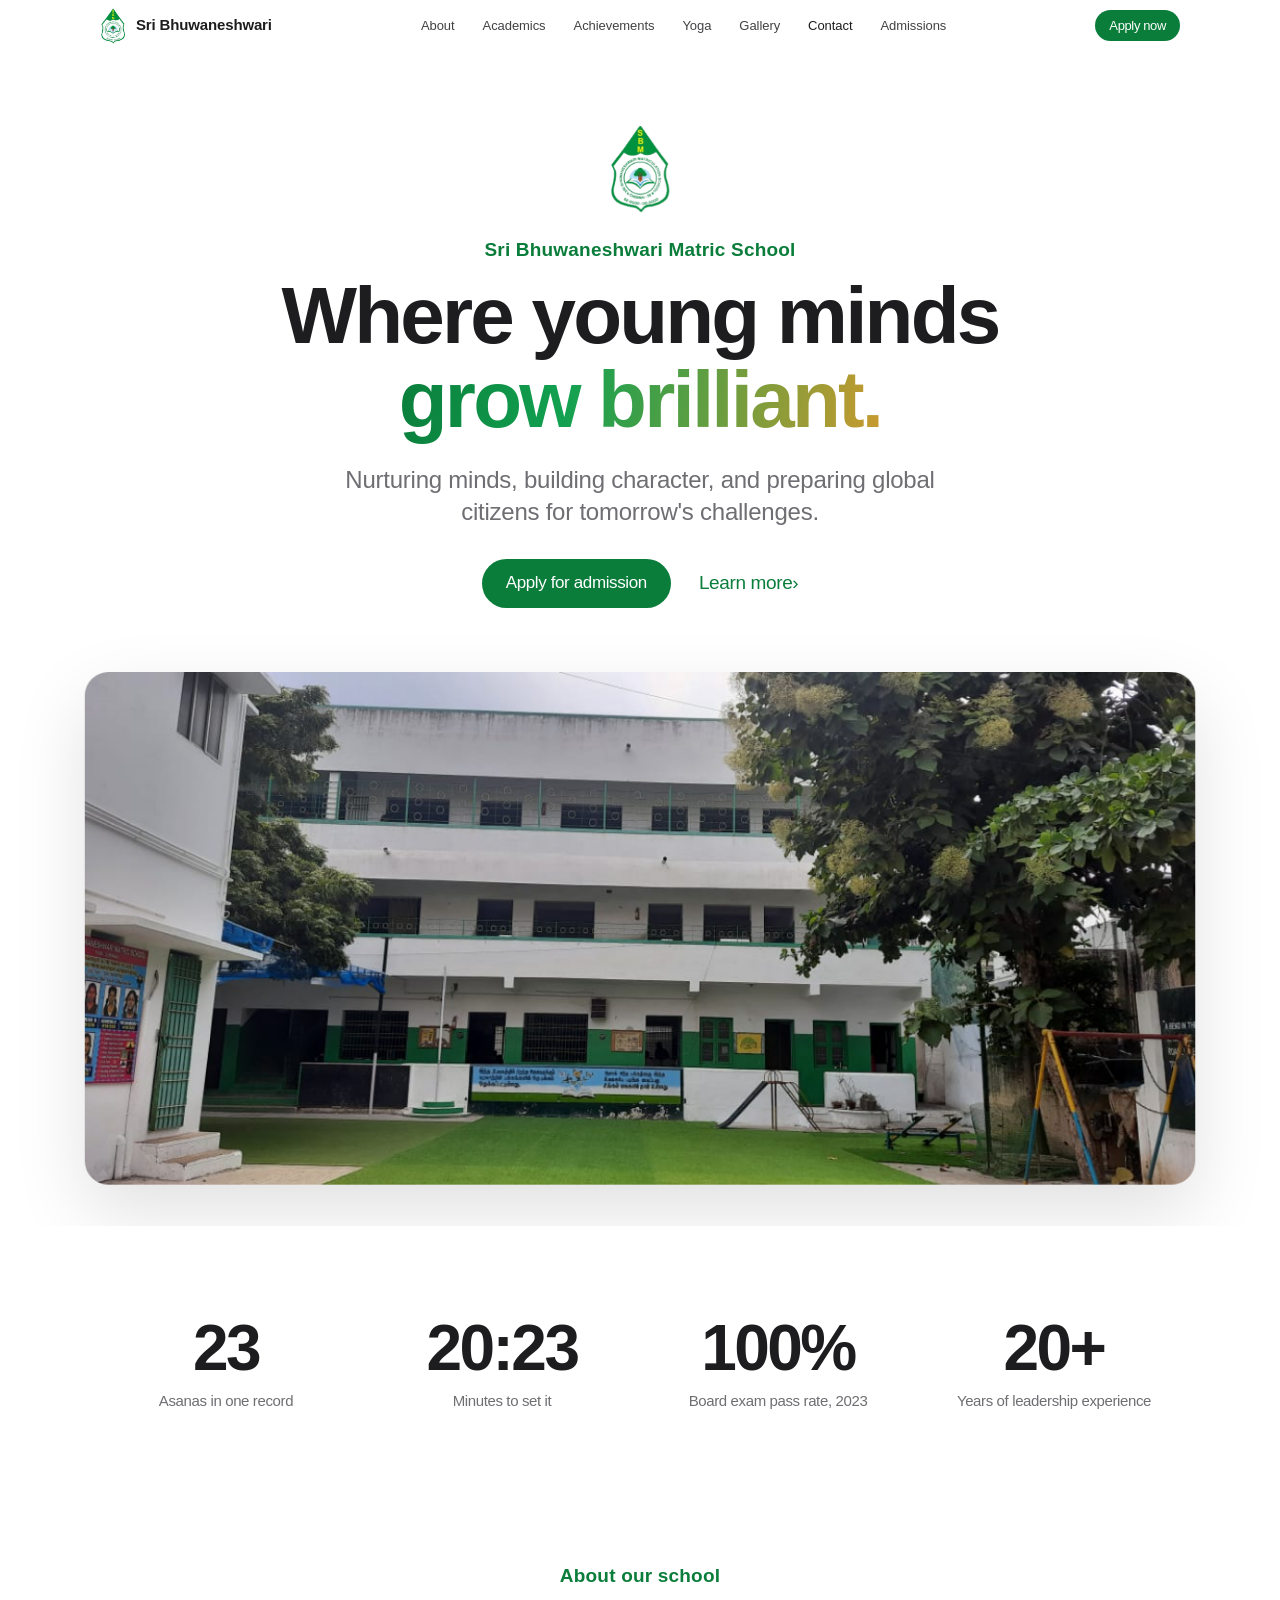
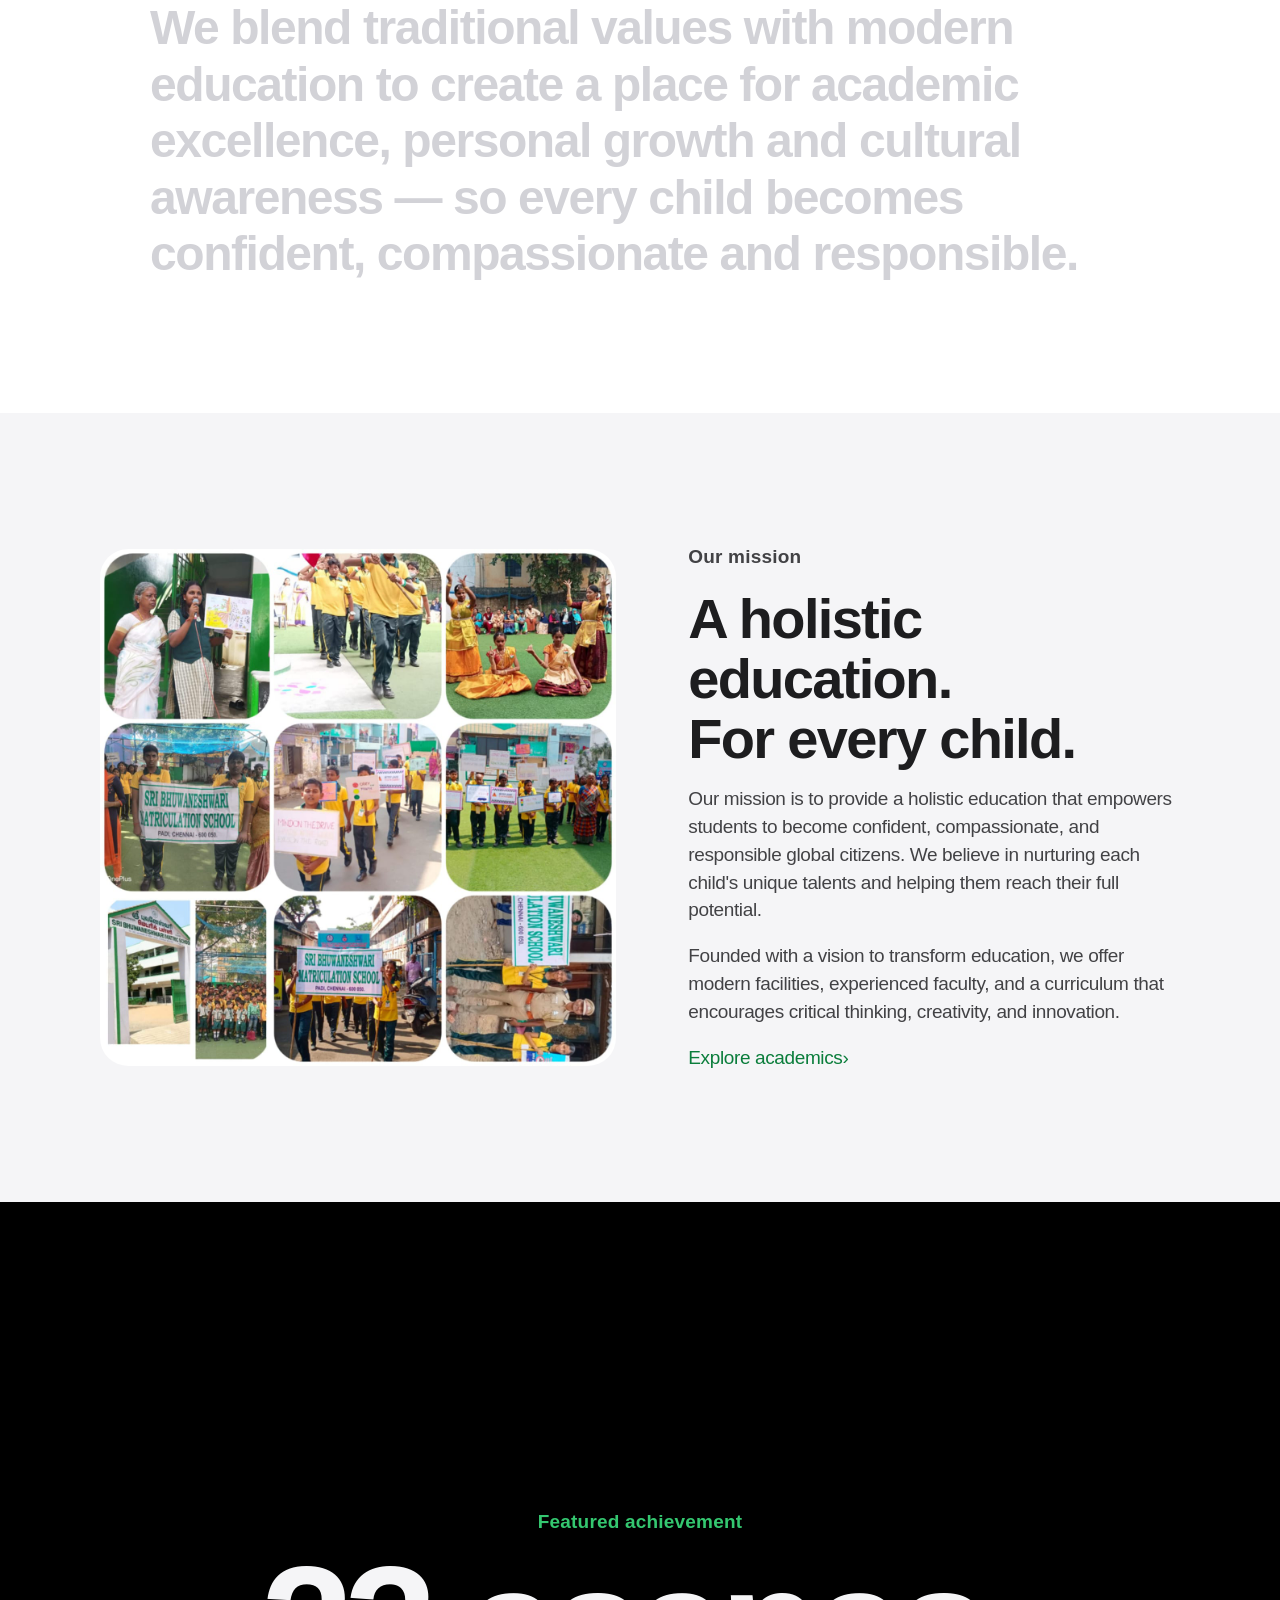
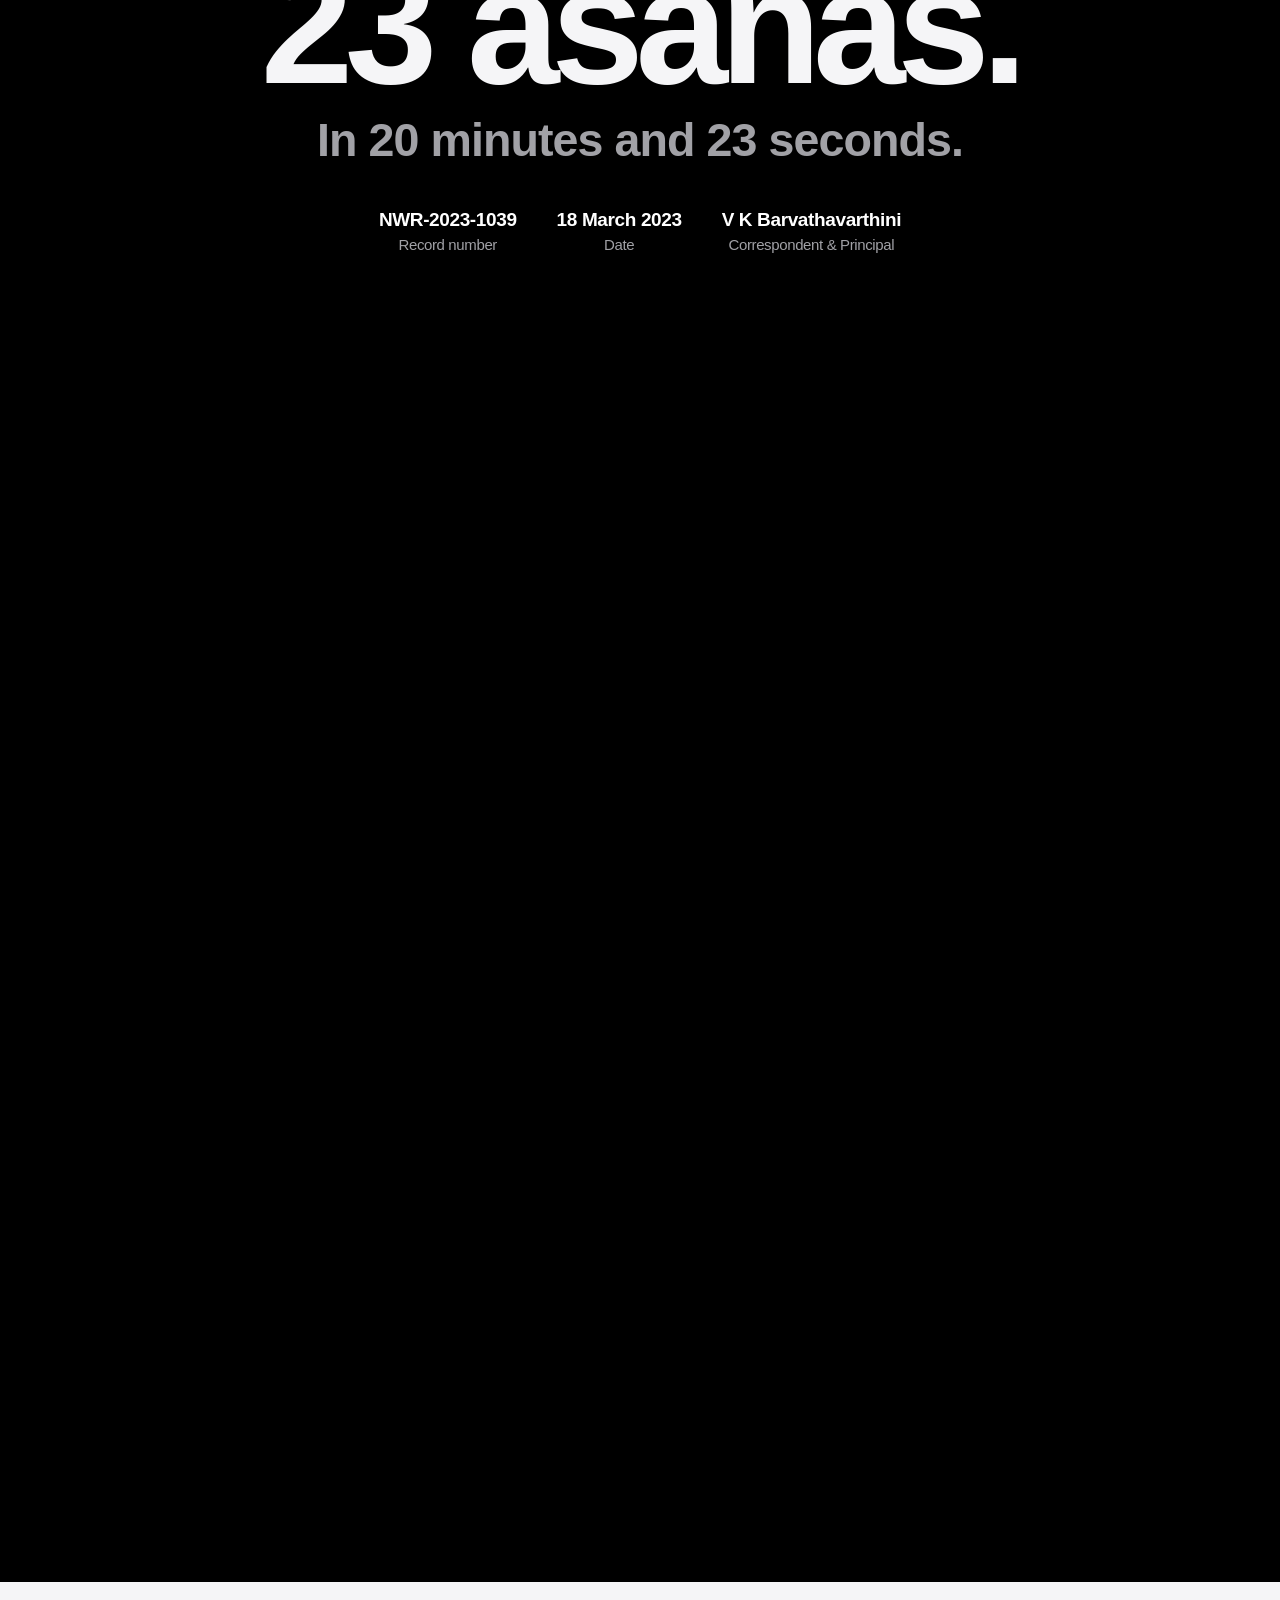
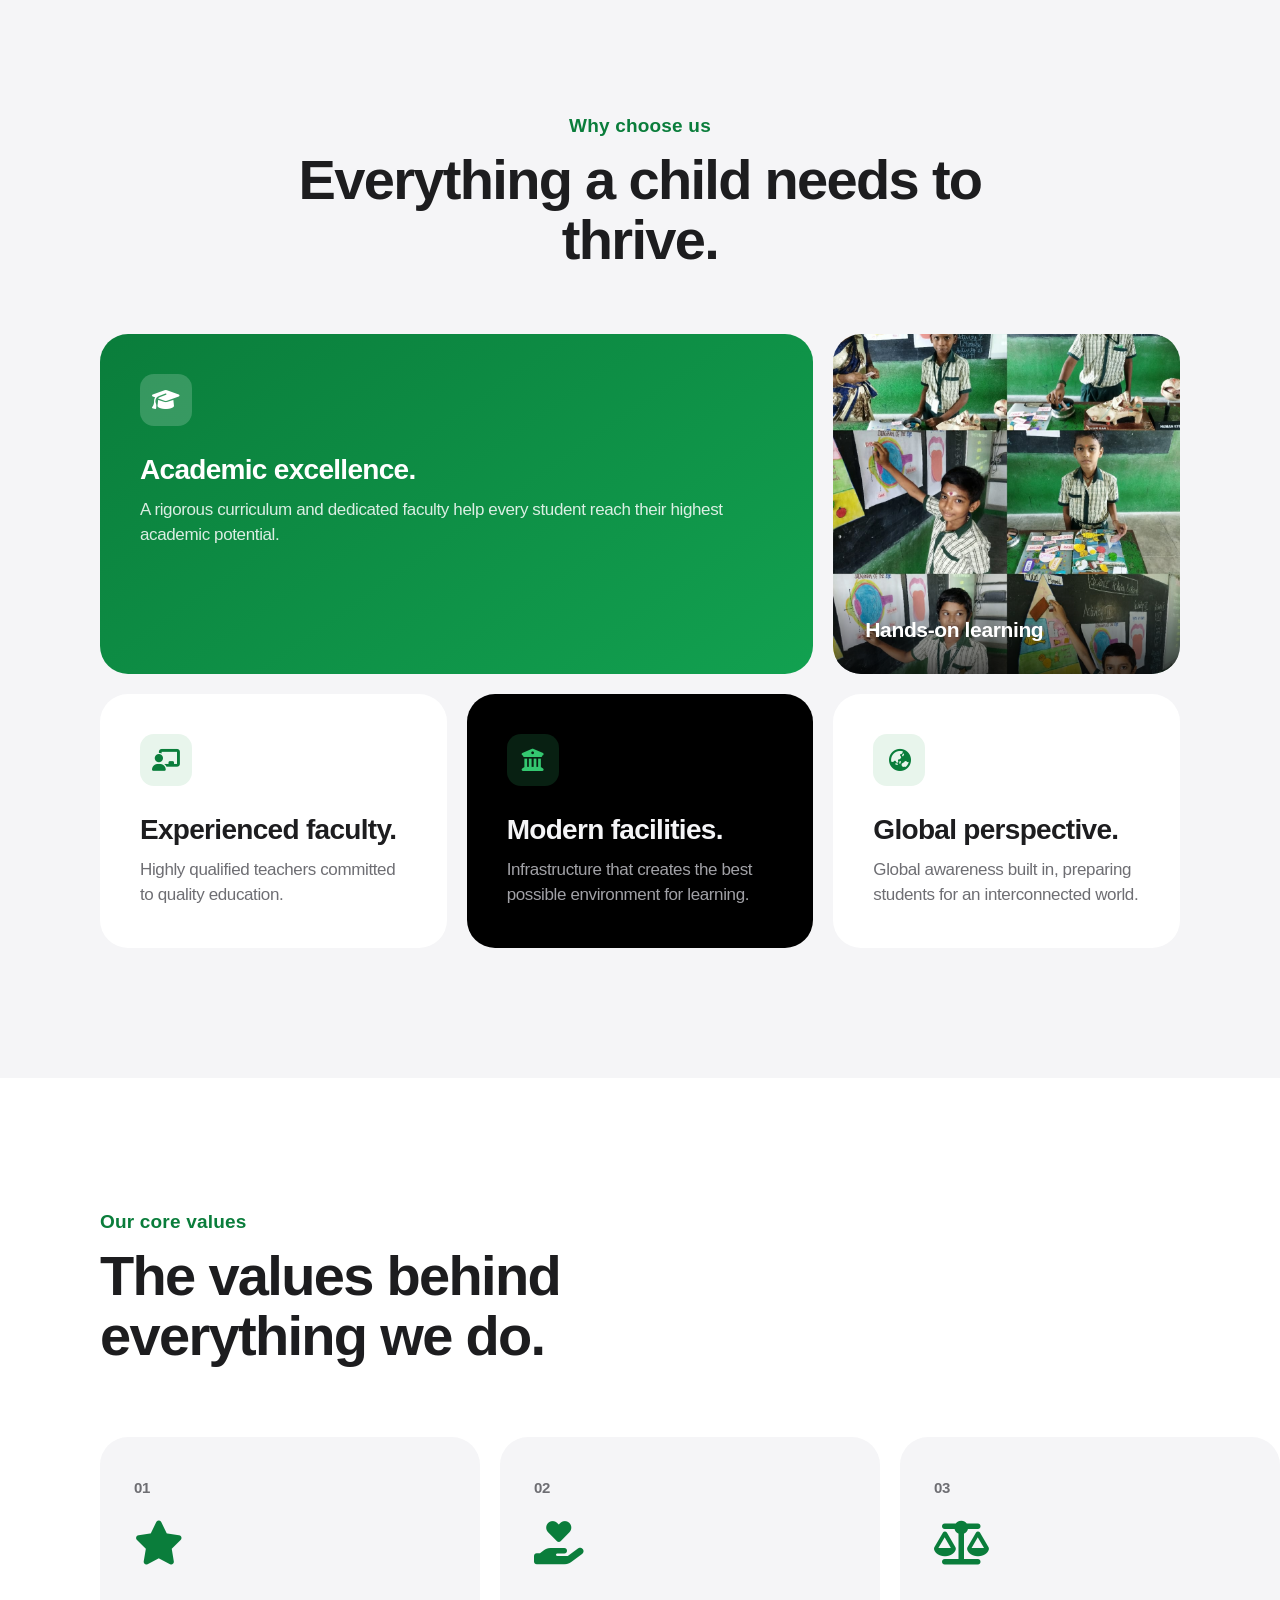
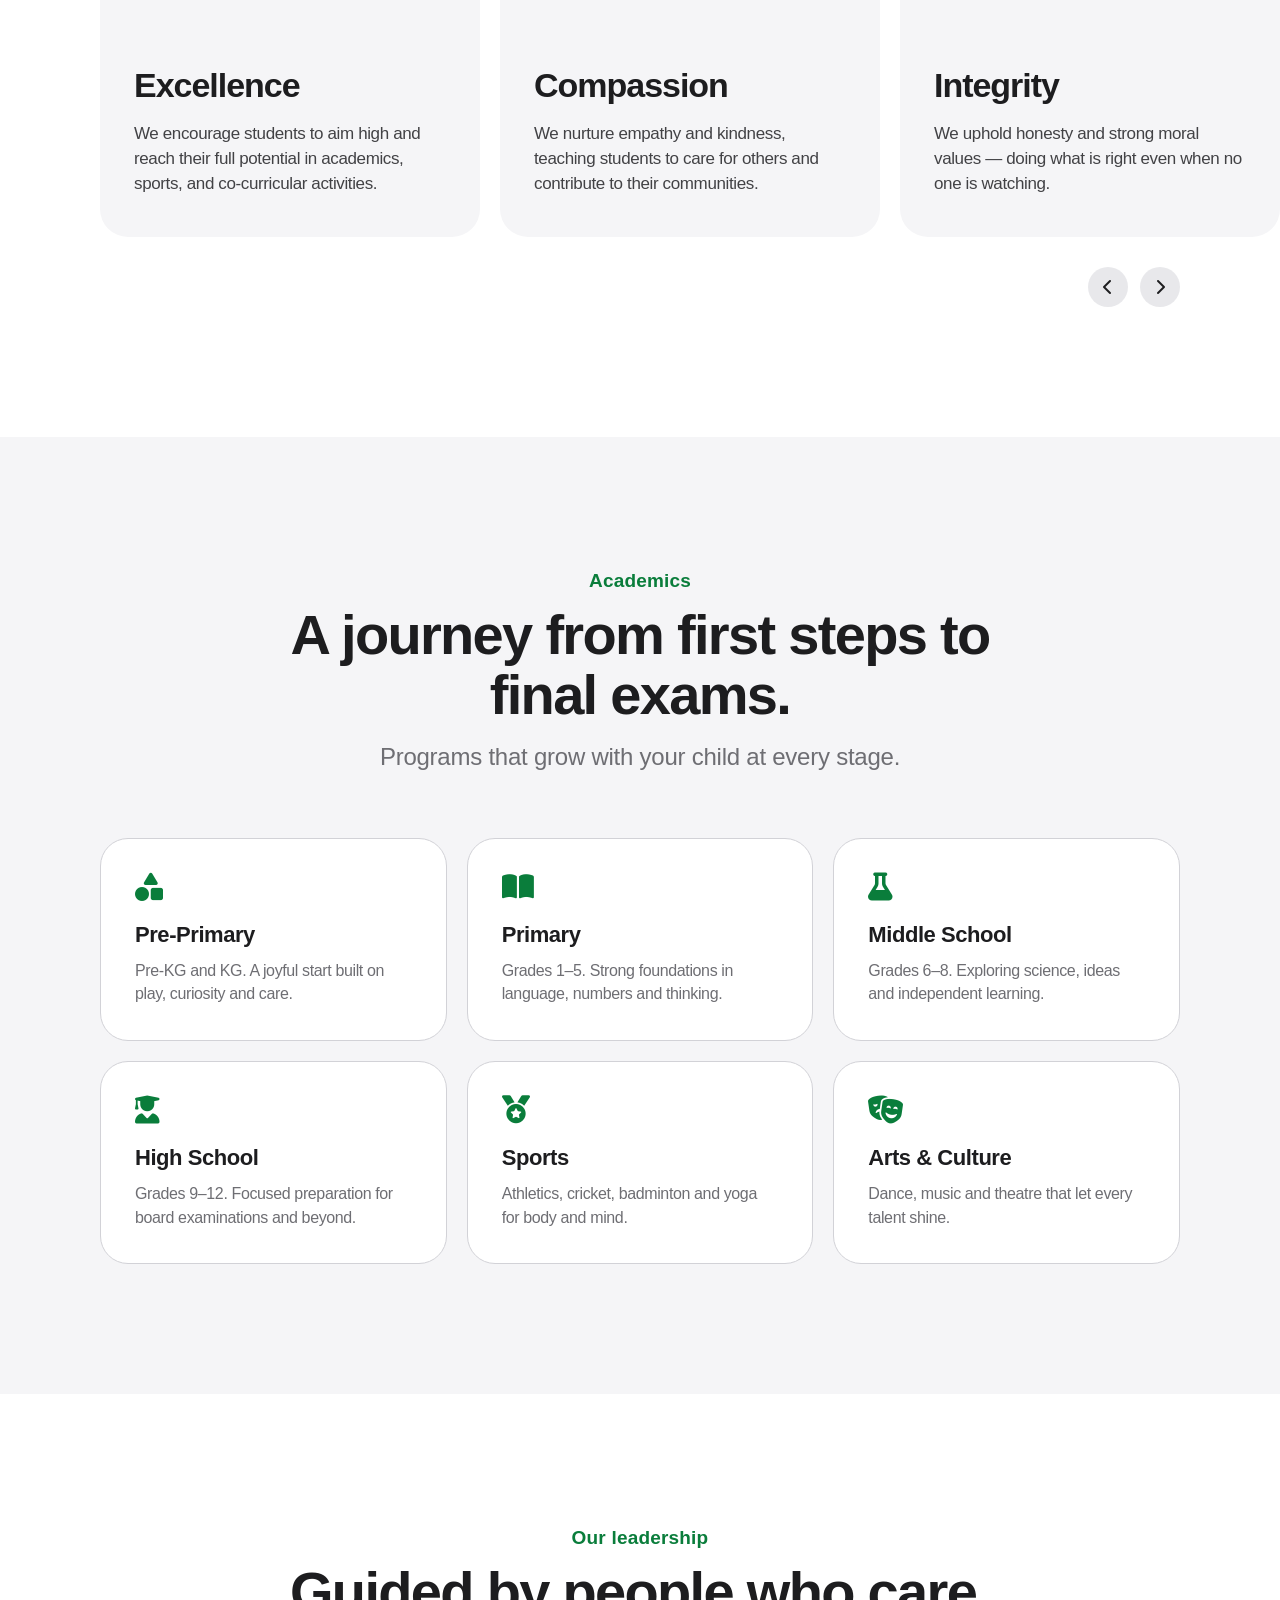
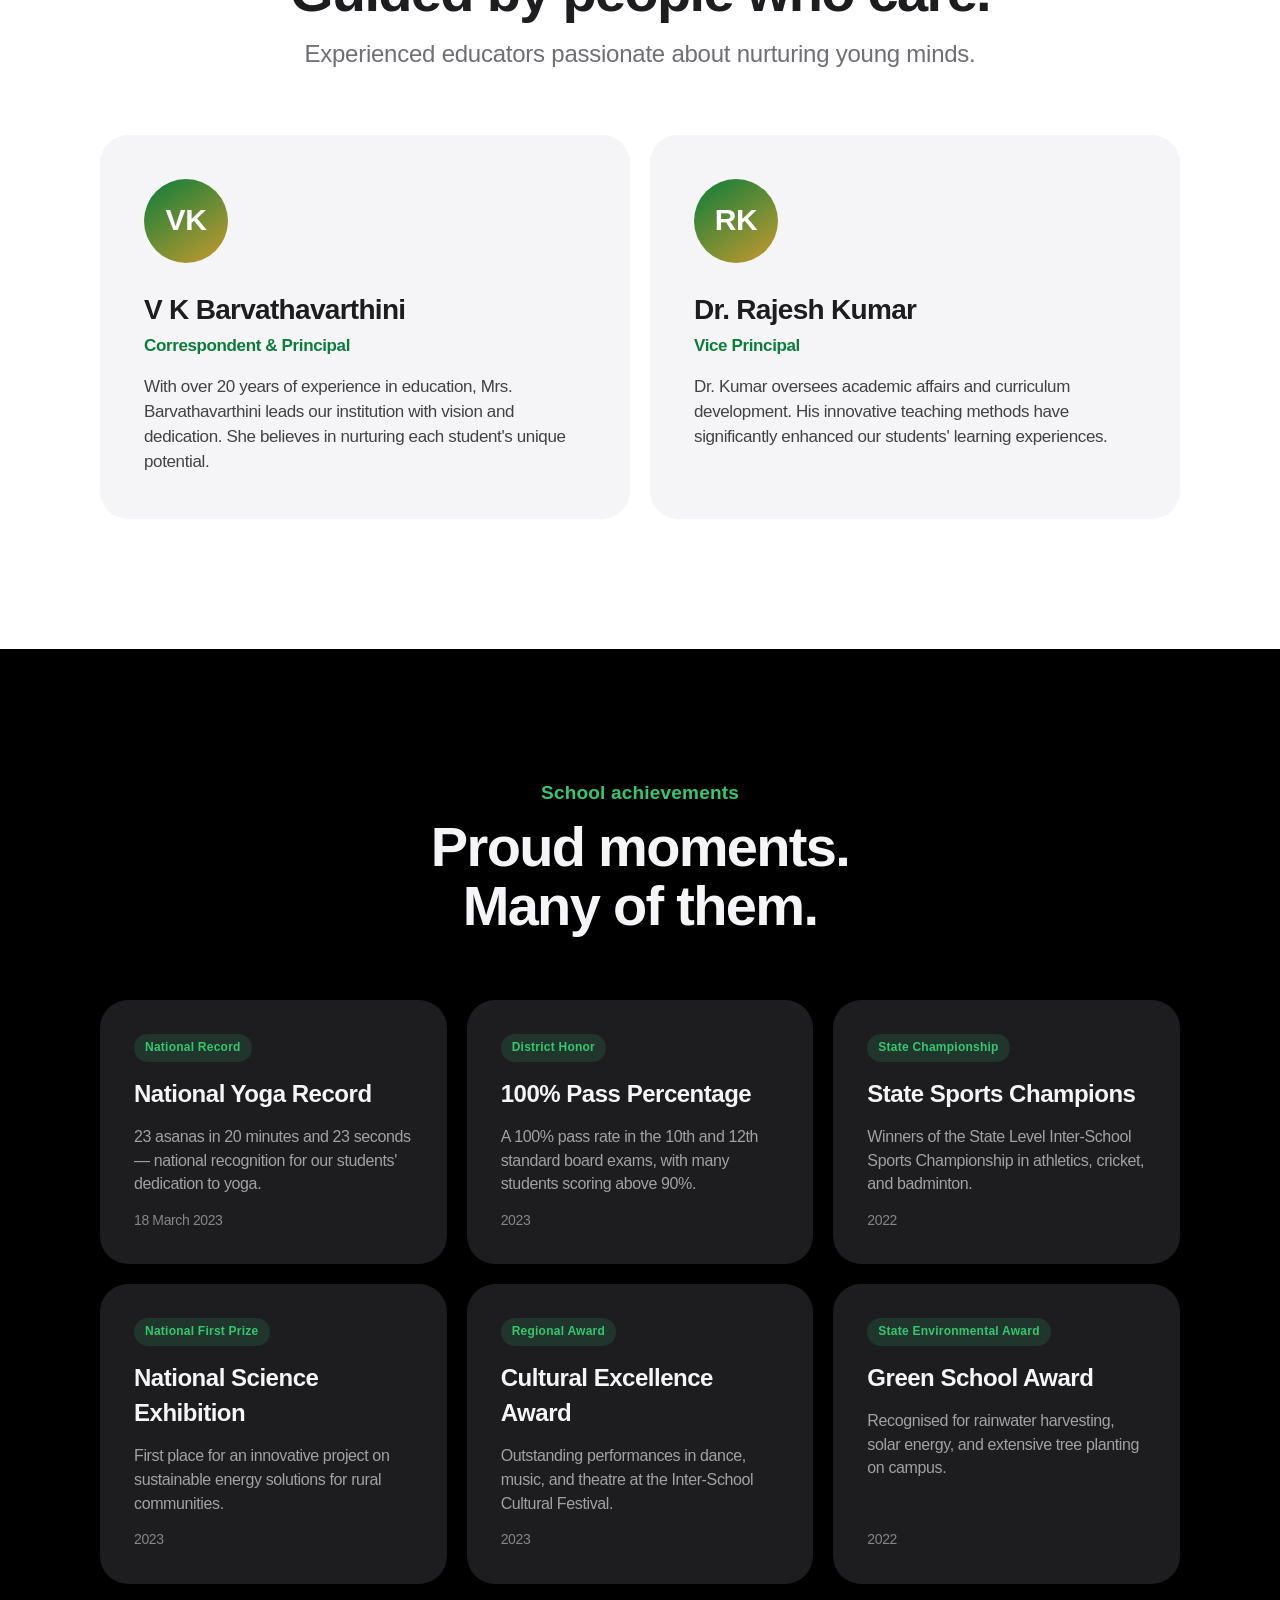
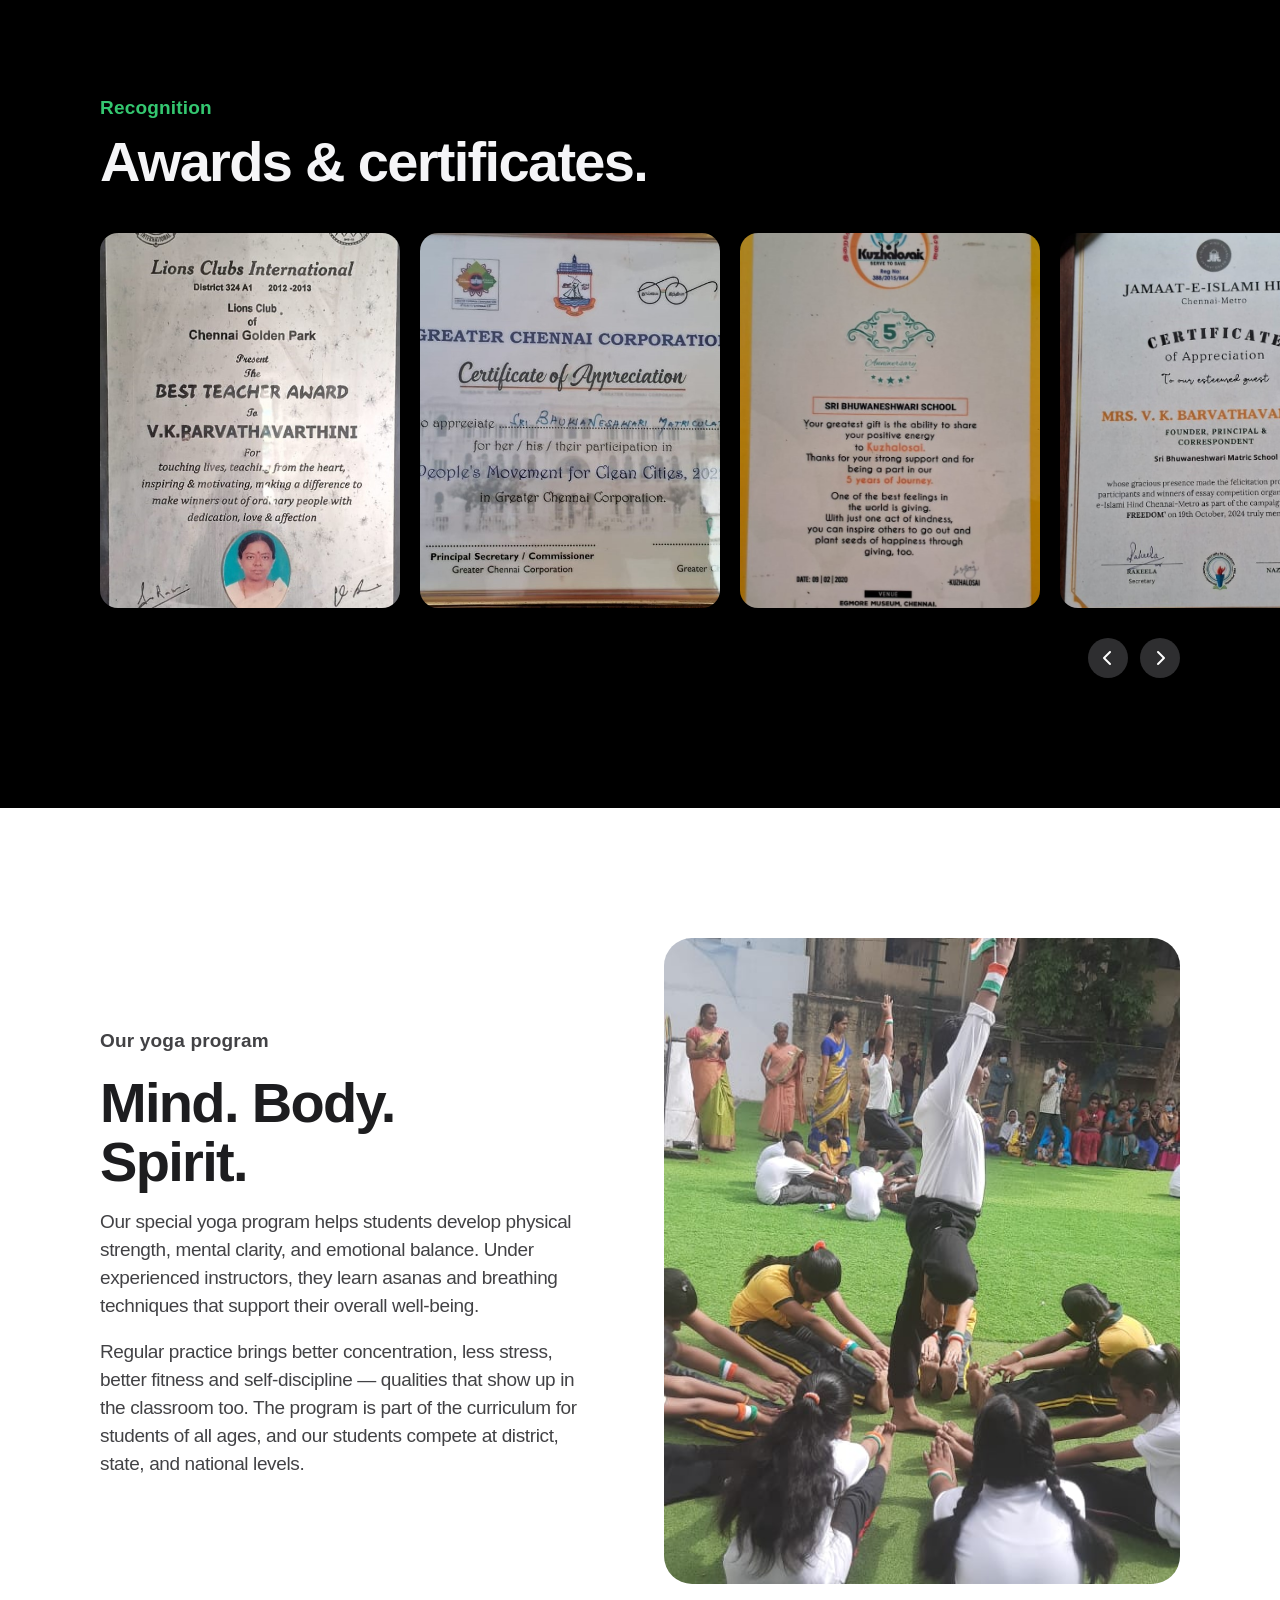
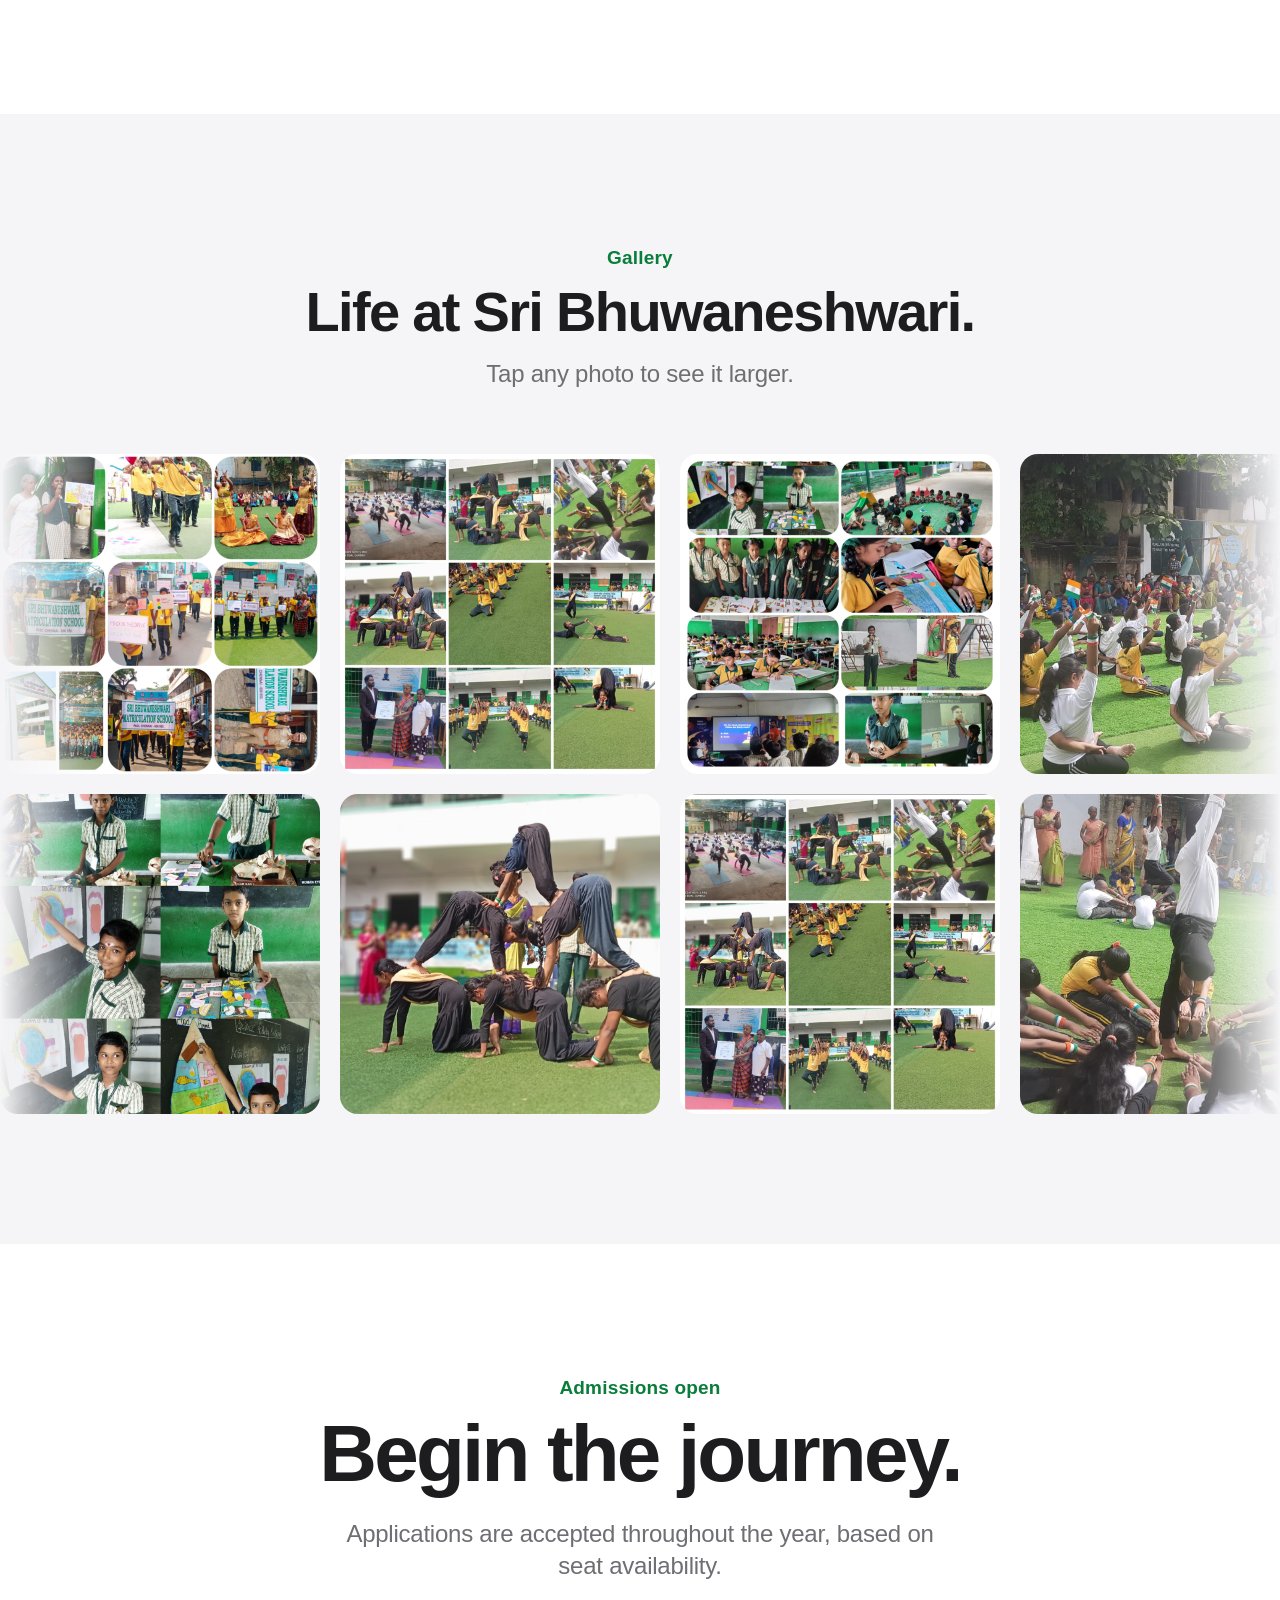
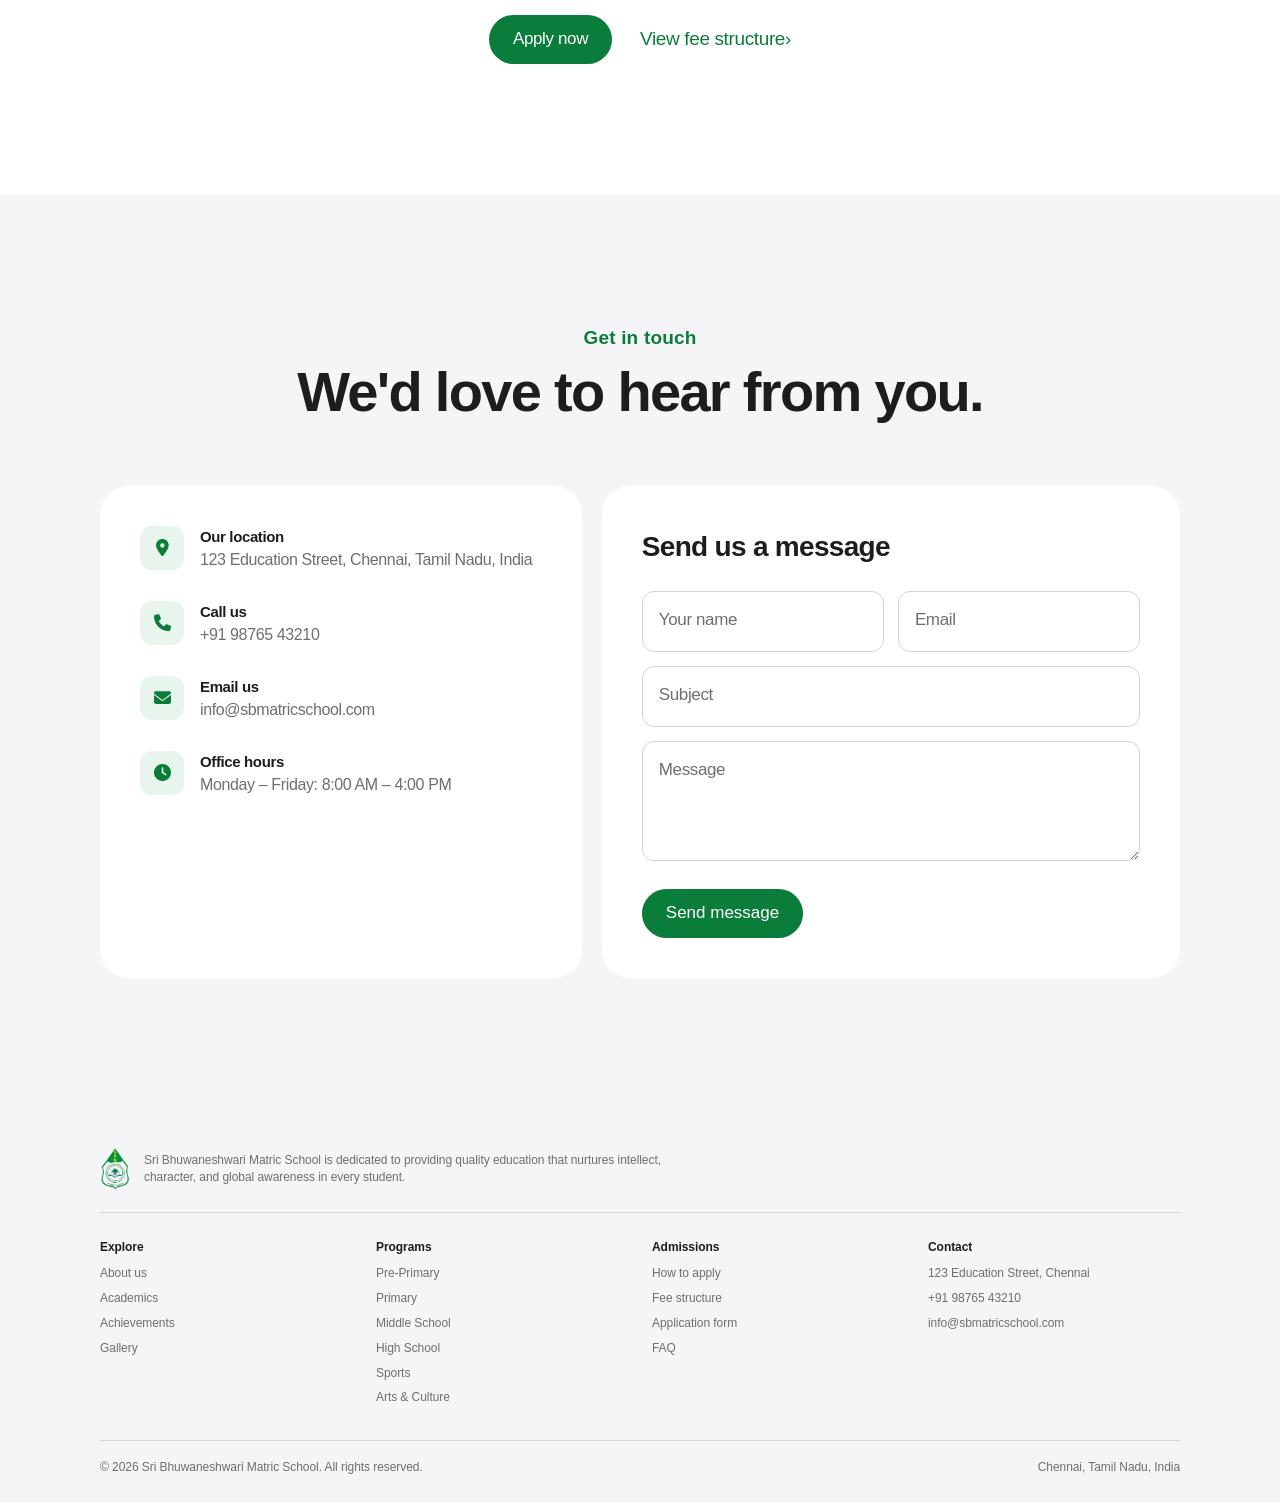
==== public/index.html @ 77711c61 "Add files via upload" ====
<!DOCTYPE html>
<html lang="en">
<head>
  <meta charset="UTF-8">
  <meta name="viewport" content="width=device-width, initial-scale=1.0">
  <title>Sri Bhuwaneshwari Matric School</title>
  <meta name="description" content="Sri Bhuwaneshwari Matric School, Chennai. Nurturing minds, building character, and preparing global citizens for tomorrow.">
  <meta name="theme-color" content="#ffffff">
  <link rel="icon" href="assets/images/school_bgm.png">
  <link rel="stylesheet" href="https://cdnjs.cloudflare.com/ajax/libs/font-awesome/6.4.0/css/all.min.css">
  <link rel="stylesheet" href="style.css">
</head>
<body>
  <div class="progress" aria-hidden="true"></div>

  <!-- Navigation -->
  <header class="nav">
    <div class="wrap nav-inner">
      <a class="brand" href="#home"><img src="assets/images/school_bgm.png" alt="">Sri Bhuwaneshwari</a>
      <ul class="nav-links">
        <li><a href="#about">About</a></li>
        <li><a href="#academics">Academics</a></li>
        <li><a href="#achievements">Achievements</a></li>
        <li><a href="#yoga">Yoga</a></li>
        <li><a href="#gallery">Gallery</a></li>
        <li><a href="#contact">Contact</a></li>
        <li><a href="admission.html">Admissions</a></li>
      </ul>
      <a class="btn btn-primary nav-cta" href="admission.html">Apply now</a>
      <button class="nav-toggle" aria-label="Menu" aria-expanded="false"><span></span><span></span></button>
    </div>
  </header>

  <main>
    <!-- Hero -->
    <section class="hero" id="home">
      <div class="wrap intro">
        <img class="logo-mark" src="assets/images/school_bgm.png" alt="Sri Bhuwaneshwari Matric School logo">
        <p class="eyebrow">Sri Bhuwaneshwari Matric School</p>
        <h1 class="headline">Where young minds<br><span class="gradient-text">grow brilliant.</span></h1>
        <p class="subtitle">Nurturing minds, building character, and preparing global citizens for tomorrow's challenges.</p>
        <div class="cta-row" style="justify-content:center">
          <a class="btn btn-primary" href="admission.html">Apply for admission</a>
          <a class="link-arrow" href="#about">Learn more</a>
        </div>
      </div>
      <div class="hero-media">
        <img src="assets/images/site1.jpg" alt="Sri Bhuwaneshwari Matric School campus">
      </div>
    </section>

    <!-- Stats -->
    <div class="wrap stats stagger">
      <div><div class="stat-num" data-count="23">0</div><div class="stat-label">Asanas in one record</div></div>
      <div><div class="stat-num">20:23</div><div class="stat-label">Minutes to set it</div></div>
      <div><div class="stat-num" data-count="100" data-suffix="%">0</div><div class="stat-label">Board exam pass rate, 2023</div></div>
      <div><div class="stat-num" data-count="20" data-suffix="+">0</div><div class="stat-label">Years of leadership experience</div></div>
    </div>

    <!-- About statement -->
    <section class="section" id="about">
      <div class="wrap">
        <p class="eyebrow center reveal">About our school</p>
        <p class="statement" data-highlight="excellence,growth,confident,compassionate,responsible">
          We blend traditional values with modern education to create a place for academic excellence, personal growth and cultural awareness — so every child becomes confident, compassionate and responsible.
        </p>
      </div>
    </section>

    <!-- Mission split -->
    <section class="section section-alt">
      <div class="wrap split">
        <div class="split-media reveal-scale"><img src="assets/images/sc1.jpg" alt="Students at school events"></div>
        <div class="reveal">
          <p class="eyebrow">Our mission</p>
          <h2 class="title">A holistic education.<br>For every child.</h2>
          <p>Our mission is to provide a holistic education that empowers students to become confident, compassionate, and responsible global citizens. We believe in nurturing each child's unique talents and helping them reach their full potential.</p>
          <p>Founded with a vision to transform education, we offer modern facilities, experienced faculty, and a curriculum that encourages critical thinking, creativity, and innovation.</p>
          <a class="link-arrow" href="#academics">Explore academics</a>
        </div>
      </div>
    </section>

    <!-- Record (sticky scroll) -->
    <section class="record" id="record" aria-label="National yoga record">
      <div class="record-track">
        <div class="record-sticky">
          <div class="record-bg"><img src="assets/images/y1.jpg" alt=""></div>
          <div class="record-content">
            <p class="eyebrow" style="color:#34c770">Featured achievement</p>
            <h2 class="record-big">23 asanas.<small>In 20 minutes and 23 seconds.</small></h2>
            <div class="record-meta">
              <div><b>NWR-2023-1039</b>Record number</div>
              <div><b>18 March 2023</b>Date</div>
              <div><b>V K Barvathavarthini</b>Correspondent &amp; Principal</div>
            </div>
          </div>
        </div>
      </div>
    </section>

    <!-- Why choose us: bento -->
    <section class="section section-alt" id="why">
      <div class="wrap">
        <div class="section-head reveal">
          <p class="eyebrow">Why choose us</p>
          <h2 class="title">Everything a child needs to thrive.</h2>
        </div>
        <div class="bento stagger">
          <div class="tile span-4 green">
            <div class="icon-box"><i class="fa-solid fa-graduation-cap"></i></div>
            <h3>Academic excellence.</h3>
            <p>A rigorous curriculum and dedicated faculty help every student reach their highest academic potential.</p>
          </div>
          <div class="tile span-2 photo">
            <img src="assets/images/sc6.jpg" alt="Students presenting science projects">
            <div class="cap">Hands-on learning</div>
          </div>
          <div class="tile span-2">
            <div class="icon-box"><i class="fa-solid fa-chalkboard-user"></i></div>
            <h3>Experienced faculty.</h3>
            <p>Highly qualified teachers committed to quality education.</p>
          </div>
          <div class="tile span-2 dark">
            <div class="icon-box"><i class="fa-solid fa-building-columns"></i></div>
            <h3>Modern facilities.</h3>
            <p>Infrastructure that creates the best possible environment for learning.</p>
          </div>
          <div class="tile span-2">
            <div class="icon-box"><i class="fa-solid fa-earth-asia"></i></div>
            <h3>Global perspective.</h3>
            <p>Global awareness built in, preparing students for an interconnected world.</p>
          </div>
        </div>
      </div>
    </section>

    <!-- Core values: horizontal scroller -->
    <section class="section" id="values">
      <div class="wrap section-head reveal" style="text-align:left;margin-left:auto;margin-right:auto;max-width:1080px">
        <p class="eyebrow">Our core values</p>
        <h2 class="title">The values behind<br>everything we do.</h2>
      </div>
      <div class="scroller stagger" id="valuesScroller">
        <article class="value-card" style="background:var(--bg-alt)">
          <div><div class="num">01</div><i class="fa-solid fa-star big-icon" style="margin-top:22px"></i></div>
          <div><h3>Excellence</h3><p>We encourage students to aim high and reach their full potential in academics, sports, and co-curricular activities.</p></div>
        </article>
        <article class="value-card" style="background:var(--bg-alt)">
          <div><div class="num">02</div><i class="fa-solid fa-hand-holding-heart big-icon" style="margin-top:22px"></i></div>
          <div><h3>Compassion</h3><p>We nurture empathy and kindness, teaching students to care for others and contribute to their communities.</p></div>
        </article>
        <article class="value-card" style="background:var(--bg-alt)">
          <div><div class="num">03</div><i class="fa-solid fa-scale-balanced big-icon" style="margin-top:22px"></i></div>
          <div><h3>Integrity</h3><p>We uphold honesty and strong moral values — doing what is right even when no one is watching.</p></div>
        </article>
        <article class="value-card" style="background:var(--bg-alt)">
          <div><div class="num">04</div><i class="fa-solid fa-globe big-icon" style="margin-top:22px"></i></div>
          <div><h3>Global perspective</h3><p>We prepare responsible global citizens who respect different cultures, perspectives, and environments.</p></div>
        </article>
      </div>
      <div class="scroller-nav">
        <button class="circle-btn" data-scroll-target="valuesScroller" data-dir="-1" aria-label="Previous"><i class="fa-solid fa-chevron-left"></i></button>
        <button class="circle-btn" data-scroll-target="valuesScroller" data-dir="1" aria-label="Next"><i class="fa-solid fa-chevron-right"></i></button>
      </div>
    </section>

    <!-- Academics -->
    <section class="section section-alt" id="academics">
      <div class="wrap">
        <div class="section-head reveal">
          <p class="eyebrow">Academics</p>
          <h2 class="title">A journey from first steps to final exams.</h2>
          <p class="subtitle">Programs that grow with your child at every stage.</p>
        </div>
        <div class="programs stagger">
          <div class="program"><i class="fa-solid fa-shapes"></i><h3>Pre-Primary</h3><p>Pre-KG and KG. A joyful start built on play, curiosity and care.</p></div>
          <div class="program"><i class="fa-solid fa-book-open"></i><h3>Primary</h3><p>Grades 1–5. Strong foundations in language, numbers and thinking.</p></div>
          <div class="program"><i class="fa-solid fa-flask"></i><h3>Middle School</h3><p>Grades 6–8. Exploring science, ideas and independent learning.</p></div>
          <div class="program"><i class="fa-solid fa-user-graduate"></i><h3>High School</h3><p>Grades 9–12. Focused preparation for board examinations and beyond.</p></div>
          <div class="program"><i class="fa-solid fa-medal"></i><h3>Sports</h3><p>Athletics, cricket, badminton and yoga for body and mind.</p></div>
          <div class="program"><i class="fa-solid fa-masks-theater"></i><h3>Arts &amp; Culture</h3><p>Dance, music and theatre that let every talent shine.</p></div>
        </div>
      </div>
    </section>

    <!-- Leadership -->
    <section class="section" id="leadership">
      <div class="wrap">
        <div class="section-head reveal">
          <p class="eyebrow">Our leadership</p>
          <h2 class="title">Guided by people who care.</h2>
          <p class="subtitle">Experienced educators passionate about nurturing young minds.</p>
        </div>
        <div class="people stagger">
          <div class="person">
            <div class="avatar">VK</div>
            <h3>V K Barvathavarthini</h3>
            <div class="role">Correspondent &amp; Principal</div>
            <p>With over 20 years of experience in education, Mrs. Barvathavarthini leads our institution with vision and dedication. She believes in nurturing each student's unique potential.</p>
          </div>
          <div class="person">
            <div class="avatar">RK</div>
            <h3>Dr. Rajesh Kumar</h3>
            <div class="role">Vice Principal</div>
            <p>Dr. Kumar oversees academic affairs and curriculum development. His innovative teaching methods have significantly enhanced our students' learning experiences.</p>
          </div>
        </div>
      </div>
    </section>

    <!-- Achievements -->
    <section class="section section-dark" id="achievements">
      <div class="wrap">
        <div class="section-head reveal">
          <p class="eyebrow">School achievements</p>
          <h2 class="title">Proud moments.<br>Many of them.</h2>
        </div>
        <div class="ach-grid stagger">
          <article class="ach"><span class="chip">National Record</span><h3>National Yoga Record</h3><p>23 asanas in 20 minutes and 23 seconds — national recognition for our students' dedication to yoga.</p><span class="year">18 March 2023</span></article>
          <article class="ach"><span class="chip">District Honor</span><h3>100% Pass Percentage</h3><p>A 100% pass rate in the 10th and 12th standard board exams, with many students scoring above 90%.</p><span class="year">2023</span></article>
          <article class="ach"><span class="chip">State Championship</span><h3>State Sports Champions</h3><p>Winners of the State Level Inter-School Sports Championship in athletics, cricket, and badminton.</p><span class="year">2022</span></article>
          <article class="ach"><span class="chip">National First Prize</span><h3>National Science Exhibition</h3><p>First place for an innovative project on sustainable energy solutions for rural communities.</p><span class="year">2023</span></article>
          <article class="ach"><span class="chip">Regional Award</span><h3>Cultural Excellence Award</h3><p>Outstanding performances in dance, music, and theatre at the Inter-School Cultural Festival.</p><span class="year">2023</span></article>
          <article class="ach"><span class="chip">State Environmental Award</span><h3>Green School Award</h3><p>Recognised for rainwater harvesting, solar energy, and extensive tree planting on campus.</p><span class="year">2022</span></article>
        </div>
      </div>

      <div class="wrap" style="margin-top:110px">
        <div class="reveal" style="margin-bottom:34px">
          <p class="eyebrow">Recognition</p>
          <h2 class="title" style="margin:0">Awards &amp; certificates.</h2>
        </div>
      </div>
      <div class="scroller stagger" id="awardsScroller" style="grid-auto-columns:min(300px,70%)">
        <figure class="award-card" data-zoom><img src="assets/images/sca1.jpg" alt="Lions Clubs Best Teacher Award" loading="lazy"></figure>
        <figure class="award-card" data-zoom><img src="assets/images/sca2.jpg" alt="Greater Chennai Corporation certificate of appreciation" loading="lazy"></figure>
        <figure class="award-card" data-zoom><img src="assets/images/sca3.jpg" alt="Certificate of appreciation" loading="lazy"></figure>
        <figure class="award-card" data-zoom><img src="assets/images/sca4.jpg" alt="Certificate of appreciation for the Principal" loading="lazy"></figure>
        <figure class="award-card" data-zoom><img src="assets/images/sca5.jpg" alt="Principal receiving an award" loading="lazy"></figure>
        <figure class="award-card" data-zoom><img src="assets/images/sca7.jpg" alt="Nova World Records certificate" loading="lazy"></figure>
      </div>
      <div class="scroller-nav">
        <button class="circle-btn" data-scroll-target="awardsScroller" data-dir="-1" aria-label="Previous"><i class="fa-solid fa-chevron-left"></i></button>
        <button class="circle-btn" data-scroll-target="awardsScroller" data-dir="1" aria-label="Next"><i class="fa-solid fa-chevron-right"></i></button>
      </div>
    </section>

    <!-- Yoga program -->
    <section class="section" id="yoga">
      <div class="wrap split reverse">
        <div class="split-media reveal-scale"><img src="assets/images/y3.jpg" alt="Students performing yoga" loading="lazy" style="aspect-ratio:4/5"></div>
        <div class="reveal">
          <p class="eyebrow">Our yoga program</p>
          <h2 class="title">Mind. Body.<br>Spirit.</h2>
          <p>Our special yoga program helps students develop physical strength, mental clarity, and emotional balance. Under experienced instructors, they learn asanas and breathing techniques that support their overall well-being.</p>
          <p>Regular practice brings better concentration, less stress, better fitness and self-discipline — qualities that show up in the classroom too. The program is part of the curriculum for students of all ages, and our students compete at district, state, and national levels.</p>
        </div>
      </div>
    </section>

    <!-- Gallery -->
    <section class="section section-alt" id="gallery">
      <div class="wrap section-head reveal">
        <p class="eyebrow">Gallery</p>
        <h2 class="title">Life at Sri Bhuwaneshwari.</h2>
        <p class="subtitle">Tap any photo to see it larger.</p>
      </div>
      <div class="marquee">
        <div class="marquee-track">
          <figure data-zoom><img src="assets/images/sc1.jpg" alt="School events" loading="lazy"></figure>
          <figure data-zoom><img src="assets/images/sc2.jpg" alt="Yoga practice" loading="lazy"></figure>
          <figure data-zoom><img src="assets/images/sc3.jpg" alt="Classroom activities" loading="lazy"></figure>
          <figure data-zoom><img src="assets/images/y2.jpg" alt="Yoga on the school ground" loading="lazy"></figure>
          <figure data-zoom><img src="assets/images/sc5.jpg" alt="Cultural programmes" loading="lazy"></figure>
          <figure data-zoom><img src="assets/images/sc1.jpg" alt="" aria-hidden="true" loading="lazy"></figure>
          <figure data-zoom><img src="assets/images/sc2.jpg" alt="" aria-hidden="true" loading="lazy"></figure>
          <figure data-zoom><img src="assets/images/sc3.jpg" alt="" aria-hidden="true" loading="lazy"></figure>
          <figure data-zoom><img src="assets/images/y2.jpg" alt="" aria-hidden="true" loading="lazy"></figure>
          <figure data-zoom><img src="assets/images/sc5.jpg" alt="" aria-hidden="true" loading="lazy"></figure>
        </div>
      </div>
      <div class="marquee reverse">
        <div class="marquee-track">
          <figure data-zoom><img src="assets/images/sc6.jpg" alt="Students with science projects" loading="lazy"></figure>
          <figure data-zoom><img src="assets/images/y1.jpg" alt="Yoga formation" loading="lazy"></figure>
          <figure data-zoom><img src="assets/images/sc4.jpg" alt="Yoga event" loading="lazy"></figure>
          <figure data-zoom><img src="assets/images/y3.jpg" alt="Yoga pose" loading="lazy"></figure>
          <figure data-zoom><img src="assets/images/site1.jpg" alt="School building" loading="lazy"></figure>
          <figure data-zoom><img src="assets/images/sc6.jpg" alt="" aria-hidden="true" loading="lazy"></figure>
          <figure data-zoom><img src="assets/images/y1.jpg" alt="" aria-hidden="true" loading="lazy"></figure>
          <figure data-zoom><img src="assets/images/sc4.jpg" alt="" aria-hidden="true" loading="lazy"></figure>
          <figure data-zoom><img src="assets/images/y3.jpg" alt="" aria-hidden="true" loading="lazy"></figure>
          <figure data-zoom><img src="assets/images/site1.jpg" alt="" aria-hidden="true" loading="lazy"></figure>
        </div>
      </div>
    </section>

    <!-- Admissions CTA -->
    <section class="section center">
      <div class="wrap reveal">
        <p class="eyebrow">Admissions open</p>
        <h2 class="headline">Begin the journey.</h2>
        <p class="subtitle" style="max-width:620px;margin:22px auto 32px">Applications are accepted throughout the year, based on seat availability.</p>
        <div class="cta-row">
          <a class="btn btn-primary" href="admission.html">Apply now</a>
          <a class="link-arrow" href="admission.html#fees">View fee structure</a>
        </div>
      </div>
    </section>

    <!-- Contact -->
    <section class="section section-alt" id="contact">
      <div class="wrap">
        <div class="section-head reveal">
          <p class="eyebrow">Get in touch</p>
          <h2 class="title">We'd love to hear from you.</h2>
        </div>
        <div class="contact-grid">
          <div class="info-list stagger">
            <div class="info-item"><i class="fa-solid fa-location-dot"></i><div><b>Our location</b><span>123 Education Street, Chennai, Tamil Nadu, India</span></div></div>
            <div class="info-item"><i class="fa-solid fa-phone"></i><div><b>Call us</b><a href="tel:+919876543210">+91 98765 43210</a></div></div>
            <div class="info-item"><i class="fa-solid fa-envelope"></i><div><b>Email us</b><a href="mailto:info@sbmatricschool.com">info@sbmatricschool.com</a></div></div>
            <div class="info-item"><i class="fa-solid fa-clock"></i><div><b>Office hours</b><span>Monday – Friday: 8:00 AM – 4:00 PM</span></div></div>
          </div>
          <div class="form-card reveal">
            <h3>Send us a message</h3>
            <form data-demo>
              <div class="fields">
                <div class="field"><input id="c-name" type="text" placeholder=" " required><label for="c-name">Your name</label></div>
                <div class="field"><input id="c-email" type="email" placeholder=" " required><label for="c-email">Email</label></div>
                <div class="field full"><input id="c-subject" type="text" placeholder=" "><label for="c-subject">Subject</label></div>
                <div class="field full"><textarea id="c-msg" placeholder=" " required></textarea><label for="c-msg">Message</label></div>
              </div>
              <div style="margin-top:20px"><button class="btn btn-primary" type="submit">Send message</button></div>
            </form>
            <div class="form-done" role="status">
              <i class="fa-solid fa-circle-check"></i>
              <h3>Thank you.</h3>
              <p>Your message has been noted. Our office will get back to you soon.</p>
            </div>
          </div>
        </div>
      </div>
    </section>
  </main>

  <!-- Footer -->
  <footer class="footer">
    <div class="wrap">
      <div class="footer-top">
        <img src="assets/images/school_bgm.png" alt="">
        <p>Sri Bhuwaneshwari Matric School is dedicated to providing quality education that nurtures intellect, character, and global awareness in every student.</p>
      </div>
      <div class="footer-cols">
        <div><h4>Explore</h4><ul><li><a href="#about">About us</a></li><li><a href="#academics">Academics</a></li><li><a href="#achievements">Achievements</a></li><li><a href="#gallery">Gallery</a></li></ul></div>
        <div><h4>Programs</h4><ul><li>Pre-Primary</li><li>Primary</li><li>Middle School</li><li>High School</li><li>Sports</li><li>Arts &amp; Culture</li></ul></div>
        <div><h4>Admissions</h4><ul><li><a href="admission.html">How to apply</a></li><li><a href="admission.html#fees">Fee structure</a></li><li><a href="admission.html#apply">Application form</a></li><li><a href="admission.html#faq">FAQ</a></li></ul></div>
        <div><h4>Contact</h4><ul><li>123 Education Street, Chennai</li><li><a href="tel:+919876543210">+91 98765 43210</a></li><li><a href="mailto:info@sbmatricschool.com">info@sbmatricschool.com</a></li></ul></div>
      </div>
      <div class="footer-bottom">
        <span>© <span data-year>2025</span> Sri Bhuwaneshwari Matric School. All rights reserved.</span>
        <span>Chennai, Tamil Nadu, India</span>
      </div>
    </div>
  </footer>

  <div class="lightbox" role="dialog" aria-label="Photo viewer">
    <button class="circle-btn" aria-label="Close"><i class="fa-solid fa-xmark"></i></button>
    <img src="" alt="">
  </div>

  <script src="script.js"></script>
</body>
</html>
---- public/style.css ----
/* =========================================================
   Sri Bhuwaneshwari Matric School — Apple-inspired design
   ========================================================= */

:root {
  --ink: #1d1d1f;
  --ink-2: #424245;
  --muted: #6e6e73;
  --line: #d2d2d7;
  --bg: #ffffff;
  --bg-alt: #f5f5f7;
  --green: #0a7d3b;
  --green-soft: #e8f5ec;
  --link: #0a7d3b;
  --radius-lg: 28px;
  --radius: 18px;
  --nav-h: 52px;
  --ease: cubic-bezier(.22, .61, .36, 1);
  --ease-out: cubic-bezier(.16, 1, .3, 1);
  --font: -apple-system, BlinkMacSystemFont, "SF Pro Display", "Inter", "Segoe UI", Roboto, "Helvetica Neue", Arial, sans-serif;
}

*, *::before, *::after { box-sizing: border-box; }
html { scroll-behavior: smooth; -webkit-text-size-adjust: 100%; }
body {
  margin: 0;
  font-family: var(--font);
  color: var(--ink);
  background: var(--bg);
  font-size: 17px;
  line-height: 1.47;
  letter-spacing: -0.022em;
  -webkit-font-smoothing: antialiased;
  -moz-osx-font-smoothing: grayscale;
  overflow-x: hidden;
}
img { max-width: 100%; display: block; }
a { color: var(--link); text-decoration: none; }
a:hover { text-decoration: underline; }
button { font: inherit; }

.wrap { width: min(1080px, 100% - 44px); margin-inline: auto; }
section { scroll-margin-top: var(--nav-h); }

/* ---------- Typography ---------- */
.eyebrow { font-size: 19px; font-weight: 600; letter-spacing: .01em; color: var(--green); margin: 0 0 10px; }
.headline { font-size: clamp(40px, 7vw, 80px); line-height: 1.05; font-weight: 700; letter-spacing: -0.035em; margin: 0; }
.title { font-size: clamp(32px, 5vw, 56px); line-height: 1.07; font-weight: 700; letter-spacing: -0.03em; margin: 0 0 16px; }
.subtitle { font-size: clamp(19px, 2.2vw, 24px); line-height: 1.35; font-weight: 500; color: var(--muted); letter-spacing: -0.01em; margin: 0; }
.center { text-align: center; }
.gradient-text {
  background: linear-gradient(100deg, #0a7d3b 0%, #12a150 35%, #c99a2e 100%);
  -webkit-background-clip: text; background-clip: text; color: transparent;
}

/* ---------- Buttons ---------- */
.btn {
  display: inline-flex; align-items: center; gap: 8px;
  padding: 12px 24px; border-radius: 980px;
  font-size: 17px; font-weight: 500; border: 0; cursor: pointer;
  transition: transform .3s var(--ease), background .3s var(--ease), box-shadow .3s var(--ease), color .3s;
}
.btn:hover { text-decoration: none; transform: scale(1.03); }
.btn:active { transform: scale(.98); }
.btn-primary { background: var(--green); color: #fff; }
.btn-primary:hover { background: #086a32; box-shadow: 0 8px 24px rgba(10,125,59,.25); }
.btn-ghost { background: transparent; color: var(--green); box-shadow: inset 0 0 0 1.5px var(--green); }
.btn-ghost:hover { background: var(--green); color: #fff; }
.link-arrow { font-size: 19px; font-weight: 500; }
.link-arrow::after { content: " ›"; display: inline-block; transition: transform .3s var(--ease); }
.link-arrow:hover { text-decoration: none; }
.link-arrow:hover::after { transform: translateX(4px); }
.cta-row { display: flex; gap: 14px 28px; flex-wrap: wrap; align-items: center; }
.center .cta-row { justify-content: center; }

/* ---------- Navigation ---------- */
.nav {
  position: fixed; inset: 0 0 auto 0; z-index: 100; height: var(--nav-h);
  background: rgba(255,255,255,.72);
  backdrop-filter: saturate(180%) blur(20px); -webkit-backdrop-filter: saturate(180%) blur(20px);
  border-bottom: 1px solid transparent;
  transition: border-color .4s var(--ease), background .4s var(--ease);
}
.nav.scrolled { border-bottom-color: rgba(0,0,0,.08); background: rgba(255,255,255,.82); }
.nav-inner { height: 100%; display: flex; align-items: center; justify-content: space-between; gap: 20px; }
.brand { display: flex; align-items: center; gap: 10px; color: var(--ink); font-weight: 600; font-size: 15px; letter-spacing: -0.01em; }
.brand:hover { text-decoration: none; }
.brand img { width: 26px; height: 36px; object-fit: contain; }
.nav-links { display: flex; gap: 28px; list-style: none; margin: 0; padding: 0; }
.nav-links a { color: var(--ink-2); font-size: 13px; letter-spacing: -0.005em; transition: color .2s; }
.nav-links a:hover, .nav-links a.active { color: var(--ink); text-decoration: none; }
.nav-cta { font-size: 13px; padding: 6px 14px; }
.nav-toggle { display: none; width: 40px; height: 40px; border: 0; background: none; cursor: pointer; position: relative; }
.nav-toggle span { position: absolute; left: 11px; width: 18px; height: 1.5px; background: var(--ink); transition: transform .4s var(--ease), top .4s var(--ease); }
.nav-toggle span:nth-child(1) { top: 16px; }
.nav-toggle span:nth-child(2) { top: 23px; }
.nav.open .nav-toggle span:nth-child(1) { top: 20px; transform: rotate(45deg); }
.nav.open .nav-toggle span:nth-child(2) { top: 20px; transform: rotate(-45deg); }

@media (max-width: 900px) {
  .nav-toggle { display: block; }
  .nav-cta { display: none; }
  .nav-links {
    position: fixed; top: var(--nav-h); left: 0; right: 0; bottom: 0;
    flex-direction: column; gap: 0; padding: 18px 32px;
    background: rgba(255,255,255,.97);
    backdrop-filter: blur(20px); -webkit-backdrop-filter: blur(20px);
    opacity: 0; visibility: hidden; transform: translateY(-8px);
    transition: opacity .4s var(--ease), transform .4s var(--ease), visibility .4s;
  }
  .nav.open .nav-links { opacity: 1; visibility: visible; transform: none; }
  .nav-links li { border-bottom: 1px solid rgba(0,0,0,.06); opacity: 0; transform: translateY(-6px); transition: opacity .4s var(--ease), transform .4s var(--ease); }
  .nav.open .nav-links li { opacity: 1; transform: none; }
  .nav.open .nav-links li:nth-child(2) { transition-delay: .04s; }
  .nav.open .nav-links li:nth-child(3) { transition-delay: .08s; }
  .nav.open .nav-links li:nth-child(4) { transition-delay: .12s; }
  .nav.open .nav-links li:nth-child(5) { transition-delay: .16s; }
  .nav.open .nav-links li:nth-child(6) { transition-delay: .2s; }
  .nav.open .nav-links li:nth-child(7) { transition-delay: .24s; }
  .nav-links a { display: block; padding: 14px 0; font-size: 24px; font-weight: 600; color: var(--ink); }
}

/* ---------- Hero ---------- */
.hero { padding: calc(var(--nav-h) + 72px) 0 0; text-align: center; overflow: hidden; }
.logo-mark { width: 64px; height: 90px; object-fit: contain; margin: 0 auto 22px; }
.hero .subtitle { max-width: 640px; margin: 22px auto 30px; }
.hero-media {
  margin: 64px auto 0; width: min(1200px, 100% - 44px);
  border-radius: var(--radius-lg); overflow: hidden;
  transform-origin: center top; will-change: transform;
  box-shadow: 0 30px 80px rgba(0,0,0,.12);
}
.hero-media img { width: 100%; aspect-ratio: 1156 / 534; object-fit: cover; }

.intro > * { opacity: 0; transform: translateY(24px); animation: rise 1.1s var(--ease-out) forwards; }
.intro > *:nth-child(2) { animation-delay: .12s; }
.intro > *:nth-child(3) { animation-delay: .24s; }
.intro > *:nth-child(4) { animation-delay: .36s; }
.intro > *:nth-child(5) { animation-delay: .48s; }
@keyframes rise { to { opacity: 1; transform: none; } }

/* ---------- Sections ---------- */
.section { padding: 130px 0; }
.section-alt { background: var(--bg-alt); }
.section-dark { background: #000; color: #f5f5f7; }
.section-dark .subtitle { color: #a1a1a6; }
.section-dark .eyebrow { color: #34c770; }
.section-head { max-width: 760px; margin: 0 auto 64px; text-align: center; }
@media (max-width: 700px) { .section { padding: 90px 0; } .section-head { margin-bottom: 44px; } }

/* ---------- Stats ---------- */
.stats { display: grid; grid-template-columns: repeat(4, 1fr); gap: 24px; text-align: center; padding: 90px 0 20px; }
.stat-num { font-size: clamp(40px, 5.5vw, 64px); font-weight: 700; letter-spacing: -0.04em; line-height: 1; }
.stat-label { color: var(--muted); font-size: 15px; margin-top: 10px; }
@media (max-width: 720px) { .stats { grid-template-columns: repeat(2, 1fr); row-gap: 48px; } }

/* ---------- Scroll-highlighted statement ---------- */
.statement { font-size: clamp(28px, 4.2vw, 48px); line-height: 1.18; font-weight: 700; letter-spacing: -0.03em; max-width: 980px; margin: 0 auto; }
.statement .w { color: #d2d2d7; transition: color .35s var(--ease); }
.statement .w.on { color: var(--ink); }
.statement .w.hl.on { color: var(--green); }

/* ---------- Split feature ---------- */
.split { display: grid; grid-template-columns: 1.05fr 1fr; gap: 72px; align-items: center; }
.split.reverse { grid-template-columns: 1fr 1.05fr; }
.split.reverse .split-media { order: 2; }
.split-media { border-radius: var(--radius-lg); overflow: hidden; }
.split-media img { width: 100%; height: 100%; object-fit: cover; transition: transform 1.2s var(--ease-out); }
.split-media:hover img { transform: scale(1.04); }
.split p { color: var(--ink-2); font-size: 19px; margin: 0 0 18px; }
.section-dark .split p { color: #a1a1a6; }
@media (max-width: 860px) {
  .split, .split.reverse { grid-template-columns: 1fr; gap: 40px; }
  .split.reverse .split-media { order: 0; }
}

/* ---------- Record (sticky, scroll-driven) ---------- */
.record { position: relative; background: #000; color: #f5f5f7; }
.record-track { height: 220vh; }
.record-sticky { position: sticky; top: 0; height: 100vh; display: grid; place-items: center; text-align: center; overflow: hidden; }
.record-bg { position: absolute; inset: 0; opacity: 0; transform: scale(1.15); will-change: transform, opacity; }
.record-bg img { width: 100%; height: 100%; object-fit: cover; filter: brightness(.38) saturate(1.1); }
.record-content { position: relative; z-index: 1; padding: 0 22px; }
.record-big { font-size: clamp(64px, 13vw, 180px); font-weight: 800; line-height: .95; letter-spacing: -0.05em; margin: 0; }
.record-big small { display: block; font-size: .28em; letter-spacing: -0.02em; font-weight: 600; color: #a1a1a6; margin-top: 14px; }
.record-meta { display: flex; gap: 40px; justify-content: center; flex-wrap: wrap; margin-top: 44px; color: #a1a1a6; font-size: 15px; }
.record-meta b { display: block; color: #fff; font-size: 19px; font-weight: 600; }

/* ---------- Bento ---------- */
.bento { display: grid; grid-template-columns: repeat(6, 1fr); gap: 20px; }
.tile {
  background: #fff; border-radius: var(--radius-lg); padding: 40px; position: relative; overflow: hidden;
  transition: transform .6s var(--ease-out), box-shadow .6s var(--ease-out);
}
.tile:hover { transform: translateY(-6px) scale(1.01); box-shadow: 0 24px 60px rgba(0,0,0,.08); }
.tile h3 { font-size: 28px; line-height: 1.14; letter-spacing: -0.025em; margin: 0 0 12px; }
.tile p { color: var(--muted); margin: 0; }
.icon-box { width: 52px; height: 52px; border-radius: 14px; display: grid; place-items: center; background: var(--green-soft); color: var(--green); font-size: 22px; margin-bottom: 28px; }
.tile.span-2 { grid-column: span 2; }
.tile.span-3 { grid-column: span 3; }
.tile.span-4 { grid-column: span 4; }
.tile.dark { background: #000; color: #f5f5f7; }
.tile.dark p { color: #a1a1a6; }
.tile.dark .icon-box { background: rgba(52,199,112,.16); color: #34c770; }
.tile.green { background: linear-gradient(145deg, #0a7d3b, #12a150); color: #fff; }
.tile.green p { color: rgba(255,255,255,.85); }
.tile.green .icon-box { background: rgba(255,255,255,.18); color: #fff; }
.tile.photo { padding: 0; min-height: 340px; }
.tile.photo img { position: absolute; inset: 0; width: 100%; height: 100%; object-fit: cover; transition: transform 1.2s var(--ease-out); }
.tile.photo:hover img { transform: scale(1.06); }
.tile.photo .cap { position: absolute; left: 0; right: 0; bottom: 0; padding: 28px 32px; background: linear-gradient(transparent, rgba(0,0,0,.7)); color: #fff; font-weight: 600; font-size: 21px; }
@media (max-width: 860px) {
  .bento { grid-template-columns: 1fr; }
  .tile.span-2, .tile.span-3, .tile.span-4 { grid-column: auto; }
  .tile { padding: 32px; }
}

/* ---------- Horizontal scroller ---------- */
.scroller {
  display: grid; grid-auto-flow: column; grid-auto-columns: min(380px, 82%);
  gap: 20px; overflow-x: auto; scroll-snap-type: x mandatory; scroll-behavior: smooth;
  padding: 8px max(22px, calc((100vw - 1080px) / 2)) 30px;
  scroll-padding-inline: max(22px, calc((100vw - 1080px) / 2));
  scrollbar-width: none;
}
.scroller::-webkit-scrollbar { display: none; }
.scroller > * { scroll-snap-align: start; }
.scroller-nav { display: flex; justify-content: flex-end; gap: 12px; width: min(1080px, 100% - 44px); margin: 0 auto; }
.circle-btn {
  width: 40px; height: 40px; border-radius: 50%; border: 0; cursor: pointer;
  background: rgba(210,210,215,.5); color: var(--ink); font-size: 16px;
  display: grid; place-items: center; transition: background .3s, transform .3s var(--ease);
}
.circle-btn:hover { background: rgba(210,210,215,.85); transform: scale(1.06); }
.section-dark .circle-btn { background: rgba(66,66,69,.7); color: #fff; }

.value-card { background: #fff; border-radius: var(--radius-lg); padding: 40px 34px; min-height: 400px; display: flex; flex-direction: column; justify-content: space-between; gap: 30px; }
.value-card .num { font-size: 15px; color: var(--muted); font-weight: 600; }
.value-card h3 { font-size: 34px; letter-spacing: -0.03em; margin: 0 0 12px; }
.value-card p { color: var(--ink-2); margin: 0; }
.value-card .big-icon { font-size: 44px; color: var(--green); }

/* ---------- People ---------- */
.people { display: grid; grid-template-columns: repeat(2, 1fr); gap: 20px; }
.person { background: var(--bg-alt); border-radius: var(--radius-lg); padding: 44px; }
.avatar { width: 84px; height: 84px; border-radius: 50%; display: grid; place-items: center; font-size: 30px; font-weight: 700; color: #fff; background: linear-gradient(145deg, #0a7d3b, #c99a2e); margin-bottom: 26px; }
.person h3 { font-size: 28px; margin: 0; letter-spacing: -0.025em; }
.person .role { color: var(--green); font-weight: 600; margin: 4px 0 16px; }
.person p { color: var(--ink-2); margin: 0; }
@media (max-width: 760px) { .people { grid-template-columns: 1fr; } .person { padding: 32px; } }

/* ---------- Achievements ---------- */
.ach-grid { display: grid; grid-template-columns: repeat(3, 1fr); gap: 20px; }
.ach { background: #1d1d1f; border-radius: var(--radius-lg); padding: 34px; display: flex; flex-direction: column; gap: 14px; transition: transform .6s var(--ease-out), background .6s var(--ease-out); }
.ach:hover { transform: translateY(-6px); background: #262628; }
.chip { align-self: flex-start; font-size: 12px; font-weight: 600; letter-spacing: .02em; padding: 5px 11px; border-radius: 980px; background: rgba(52,199,112,.14); color: #34c770; }
.ach h3 { font-size: 24px; margin: 0; letter-spacing: -0.02em; color: #f5f5f7; }
.ach p { margin: 0; color: #a1a1a6; font-size: 16px; }
.ach .year { margin-top: auto; color: #86868b; font-size: 14px; }
@media (max-width: 960px) { .ach-grid { grid-template-columns: repeat(2, 1fr); } }
@media (max-width: 640px) { .ach-grid { grid-template-columns: 1fr; } }

.award-card { margin: 0; border-radius: var(--radius); overflow: hidden; background: #1d1d1f; aspect-ratio: 4 / 5; cursor: zoom-in; }
.award-card img { width: 100%; height: 100%; object-fit: cover; transition: transform 1s var(--ease-out); }
.award-card:hover img { transform: scale(1.05); }

/* ---------- Gallery marquee ---------- */
.marquee { overflow: hidden; -webkit-mask-image: linear-gradient(90deg, transparent, #000 8%, #000 92%, transparent); mask-image: linear-gradient(90deg, transparent, #000 8%, #000 92%, transparent); }
.marquee + .marquee { margin-top: 20px; }
.marquee-track { display: flex; gap: 20px; width: max-content; animation: marquee 60s linear infinite; }
.marquee:hover .marquee-track { animation-play-state: paused; }
.marquee.reverse .marquee-track { animation-direction: reverse; animation-duration: 70s; }
.marquee figure { margin: 0; width: 320px; height: 320px; border-radius: var(--radius); overflow: hidden; flex: none; cursor: zoom-in; }
.marquee img { width: 100%; height: 100%; object-fit: cover; transition: transform .8s var(--ease-out); }
.marquee figure:hover img { transform: scale(1.06); }
@keyframes marquee { to { transform: translateX(calc(-50% - 10px)); } }
@media (max-width: 640px) { .marquee figure { width: 220px; height: 220px; } }

/* ---------- Lightbox ---------- */
.lightbox {
  position: fixed; inset: 0; z-index: 200; display: grid; place-items: center; padding: 24px;
  background: rgba(0,0,0,.86); backdrop-filter: blur(12px); -webkit-backdrop-filter: blur(12px);
  opacity: 0; visibility: hidden; transition: opacity .4s var(--ease), visibility .4s;
}
.lightbox.open { opacity: 1; visibility: visible; }
.lightbox img { max-height: 86vh; max-width: min(1100px, 100%); border-radius: 14px; transform: scale(.94); transition: transform .5s var(--ease-out); }
.lightbox.open img { transform: none; }
.lightbox .circle-btn { position: absolute; top: 18px; right: 18px; background: rgba(255,255,255,.14); color: #fff; }

/* ---------- Programs ---------- */
.programs { display: grid; grid-template-columns: repeat(3, 1fr); gap: 20px; }
.program { border: 1px solid var(--line); border-radius: var(--radius-lg); padding: 34px; transition: border-color .4s, transform .6s var(--ease-out); background: #fff; }
.program:hover { border-color: var(--green); transform: translateY(-4px); }
.program > i { font-size: 28px; color: var(--green); margin-bottom: 18px; display: block; }
.program h3 { font-size: 22px; margin: 0 0 8px; letter-spacing: -0.02em; }
.program p { margin: 0; color: var(--muted); font-size: 16px; }
@media (max-width: 860px) { .programs { grid-template-columns: 1fr 1fr; } }
@media (max-width: 560px) { .programs { grid-template-columns: 1fr; } }

/* ---------- Contact ---------- */
.contact-grid { display: grid; grid-template-columns: 1fr 1.2fr; gap: 20px; }
.info-list { background: #fff; border-radius: var(--radius-lg); padding: 40px; display: grid; gap: 28px; align-content: start; }
.info-item { display: flex; gap: 16px; }
.info-item > i { width: 44px; height: 44px; flex: none; border-radius: 12px; display: grid; place-items: center; background: var(--green-soft); color: var(--green); }
.info-item b { display: block; font-size: 15px; }
.info-item span, .info-item a { color: var(--muted); font-size: 16px; }
.form-card { background: #fff; border-radius: var(--radius-lg); padding: 40px; }
.form-card h3 { font-size: 28px; margin: 0 0 24px; letter-spacing: -0.025em; }
@media (max-width: 860px) { .contact-grid { grid-template-columns: 1fr; } .info-list, .form-card { padding: 30px 22px; } }

/* ---------- Forms (floating labels) ---------- */
.fields { display: grid; grid-template-columns: 1fr 1fr; gap: 14px; }
.fields .full { grid-column: 1 / -1; }
@media (max-width: 600px) { .fields { grid-template-columns: 1fr; } }
.field { position: relative; }
.field input, .field select, .field textarea {
  width: 100%; font: inherit; font-size: 17px; color: var(--ink);
  padding: 26px 16px 8px; border: 1px solid var(--line); border-radius: 12px; background: #fff;
  outline: none; appearance: none; -webkit-appearance: none; min-height: 58px;
  transition: border-color .25s, box-shadow .25s;
}
.field textarea { min-height: 120px; resize: vertical; }
.field select {
  background-image: url("data:image/svg+xml,%3Csvg xmlns='http://www.w3.org/2000/svg' width='12' height='8'%3E%3Cpath d='M1 1l5 5 5-5' stroke='%236e6e73' stroke-width='1.6' fill='none'/%3E%3C/svg%3E");
  background-repeat: no-repeat; background-position: right 16px center; padding-right: 40px;
}
.field label { position: absolute; left: 17px; top: 17px; color: var(--muted); font-size: 17px; pointer-events: none; transform-origin: left top; transition: transform .25s var(--ease), color .25s; }
.field input:focus, .field select:focus, .field textarea:focus { border-color: var(--green); box-shadow: 0 0 0 4px rgba(10,125,59,.12); }
.field input:focus + label, .field input:not(:placeholder-shown) + label,
.field textarea:focus + label, .field textarea:not(:placeholder-shown) + label,
.field select:focus + label, .field select:valid + label,
.field input[type="date"] + label { transform: translateY(-10px) scale(.72); }
.field input:focus + label, .field textarea:focus + label, .field select:focus + label { color: var(--green); }
.check { display: flex; gap: 10px; align-items: flex-start; font-size: 15px; color: var(--ink-2); margin: 18px 0 24px; }
.check input { width: 18px; height: 18px; accent-color: var(--green); margin-top: 2px; flex: none; }
.form-group-title { font-size: 21px; font-weight: 600; margin: 34px 0 14px; letter-spacing: -0.02em; }
.form-group-title:first-child { margin-top: 0; }
.form-done { display: none; text-align: center; padding: 40px 10px; }
.form-done > i { font-size: 54px; color: var(--green); }
.form-done h3 { margin-top: 18px; }
.form-done p { color: var(--muted); }
form.sent { display: none; }
form.sent + .form-done { display: block; animation: rise .8s var(--ease-out) both; }

/* ---------- Steps ---------- */
.steps { display: grid; grid-template-columns: repeat(3, 1fr); gap: 20px; counter-reset: step; }
.step { background: #fff; border-radius: var(--radius-lg); padding: 34px; }
.step::before { counter-increment: step; content: counter(step); display: grid; place-items: center; width: 44px; height: 44px; border-radius: 50%; background: var(--green); color: #fff; font-weight: 700; margin-bottom: 22px; }
.step h3 { margin: 0 0 8px; font-size: 22px; letter-spacing: -0.02em; }
.step p { margin: 0; color: var(--muted); font-size: 16px; }
@media (max-width: 860px) { .steps { grid-template-columns: 1fr 1fr; } }
@media (max-width: 560px) { .steps { grid-template-columns: 1fr; } }

/* ---------- Documents ---------- */
.docs { list-style: none; padding: 0; margin: 0; display: grid; grid-template-columns: 1fr 1fr; gap: 0 40px; }
.docs li { padding: 18px 0; border-bottom: 1px solid var(--line); display: flex; gap: 14px; align-items: center; font-size: 17px; }
.docs li i { color: var(--green); }
@media (max-width: 700px) { .docs { grid-template-columns: 1fr; } }

/* ---------- Fees ---------- */
.table-wrap { overflow-x: auto; border-radius: var(--radius-lg); background: #fff; }
.fees { width: 100%; min-width: 600px; border-collapse: collapse; }
.fees th, .fees td { padding: 22px 26px; text-align: left; border-bottom: 1px solid #ececf0; font-size: 17px; }
.fees thead th { font-size: 12px; text-transform: uppercase; letter-spacing: .06em; color: var(--muted); font-weight: 600; background: #fbfbfd; }
.fees tbody tr { transition: background .3s; }
.fees tbody tr:hover { background: var(--green-soft); }
.fees tbody tr:last-child td { border-bottom: 0; }
.fees td:first-child { font-weight: 600; }
.notes { color: var(--muted); font-size: 14px; margin: 22px 0 0; padding-left: 18px; }
.notes li { margin: 4px 0; }

/* ---------- FAQ ---------- */
.faq { max-width: 860px; margin: 0 auto; }
.faq-item { border-bottom: 1px solid var(--line); }
.faq-q { width: 100%; text-align: left; background: none; border: 0; cursor: pointer; padding: 26px 0; display: flex; justify-content: space-between; align-items: center; gap: 20px; font-size: 21px; font-weight: 600; letter-spacing: -0.02em; color: var(--ink); }
.plus { width: 20px; height: 20px; position: relative; flex: none; }
.plus::before, .plus::after { content: ""; position: absolute; left: 0; right: 0; top: 9px; height: 2px; background: currentColor; border-radius: 2px; transition: transform .4s var(--ease); }
.plus::after { transform: rotate(90deg); }
.faq-item.open .plus::after { transform: rotate(0); }
.faq-a { display: grid; grid-template-rows: 0fr; transition: grid-template-rows .5s var(--ease); }
.faq-a > div { overflow: hidden; }
.faq-a p { margin: 0 0 26px; color: var(--ink-2); font-size: 17px; }
.faq-item.open .faq-a { grid-template-rows: 1fr; }

/* ---------- Inner page hero ---------- */
.page-hero { padding: calc(var(--nav-h) + 100px) 0 90px; text-align: center; }
.page-hero .subtitle { max-width: 700px; margin: 22px auto 32px; }

/* ---------- Footer ---------- */
.footer { background: var(--bg-alt); color: var(--muted); font-size: 12px; line-height: 1.4; padding: 40px 0 26px; letter-spacing: -0.005em; }
.footer-top { display: flex; gap: 14px; align-items: center; padding-bottom: 22px; border-bottom: 1px solid var(--line); }
.footer-top img { width: 30px; height: 42px; object-fit: contain; }
.footer-top p { margin: 0; max-width: 560px; }
.footer-cols { display: grid; grid-template-columns: repeat(4, 1fr); gap: 24px; padding: 26px 0; }
.footer h4 { color: var(--ink); font-size: 12px; font-weight: 600; margin: 0 0 10px; }
.footer ul { list-style: none; padding: 0; margin: 0; }
.footer li { margin: 8px 0; }
.footer a { color: var(--muted); }
.footer a:hover { color: var(--ink); }
.footer-bottom { border-top: 1px solid var(--line); padding-top: 18px; display: flex; justify-content: space-between; flex-wrap: wrap; gap: 10px; }
@media (max-width: 760px) { .footer-cols { grid-template-columns: 1fr 1fr; } }

/* ---------- Scroll reveal ---------- */
.js .reveal { opacity: 0; transform: translateY(40px); transition: opacity 1s var(--ease-out), transform 1s var(--ease-out); }
.js .reveal.in { opacity: 1; transform: none; }
.js .reveal-scale { opacity: 0; transform: scale(.92); transition: opacity 1.2s var(--ease-out), transform 1.2s var(--ease-out); }
.js .reveal-scale.in { opacity: 1; transform: none; }
.js .stagger > * { opacity: 0; transform: translateY(30px); transition: opacity .9s var(--ease-out), transform .9s var(--ease-out), box-shadow .6s var(--ease-out), background .6s; }
.js .stagger.in > * { opacity: 1; transform: none; }
.js .stagger.in > *:nth-child(2) { transition-delay: .08s; }
.js .stagger.in > *:nth-child(3) { transition-delay: .16s; }
.js .stagger.in > *:nth-child(4) { transition-delay: .24s; }
.js .stagger.in > *:nth-child(5) { transition-delay: .32s; }
.js .stagger.in > *:nth-child(6) { transition-delay: .40s; }
.js .stagger.in > *:nth-child(7) { transition-delay: .48s; }
.js .stagger.in > *:nth-child(8) { transition-delay: .56s; }
.js .stagger.in > *:hover { transition-delay: 0s; }

.progress { position: fixed; top: 0; left: 0; height: 2px; width: 100%; background: var(--green); transform-origin: 0 50%; transform: scaleX(0); z-index: 101; }

@media (prefers-reduced-motion: reduce) {
  *, *::before, *::after { animation-duration: .001ms !important; animation-iteration-count: 1 !important; transition-duration: .001ms !important; scroll-behavior: auto !important; }
  .js .reveal, .js .reveal-scale, .js .stagger > *, .intro > * { opacity: 1 !important; transform: none !important; }
  .record-track { height: auto; }
  .record-sticky { position: relative; height: auto; padding: 140px 0; }
  .record-bg { opacity: 1 !important; transform: none !important; }
  .statement .w { color: var(--ink); }
  .marquee-track { animation: none; flex-wrap: wrap; width: auto; justify-content: center; }
}
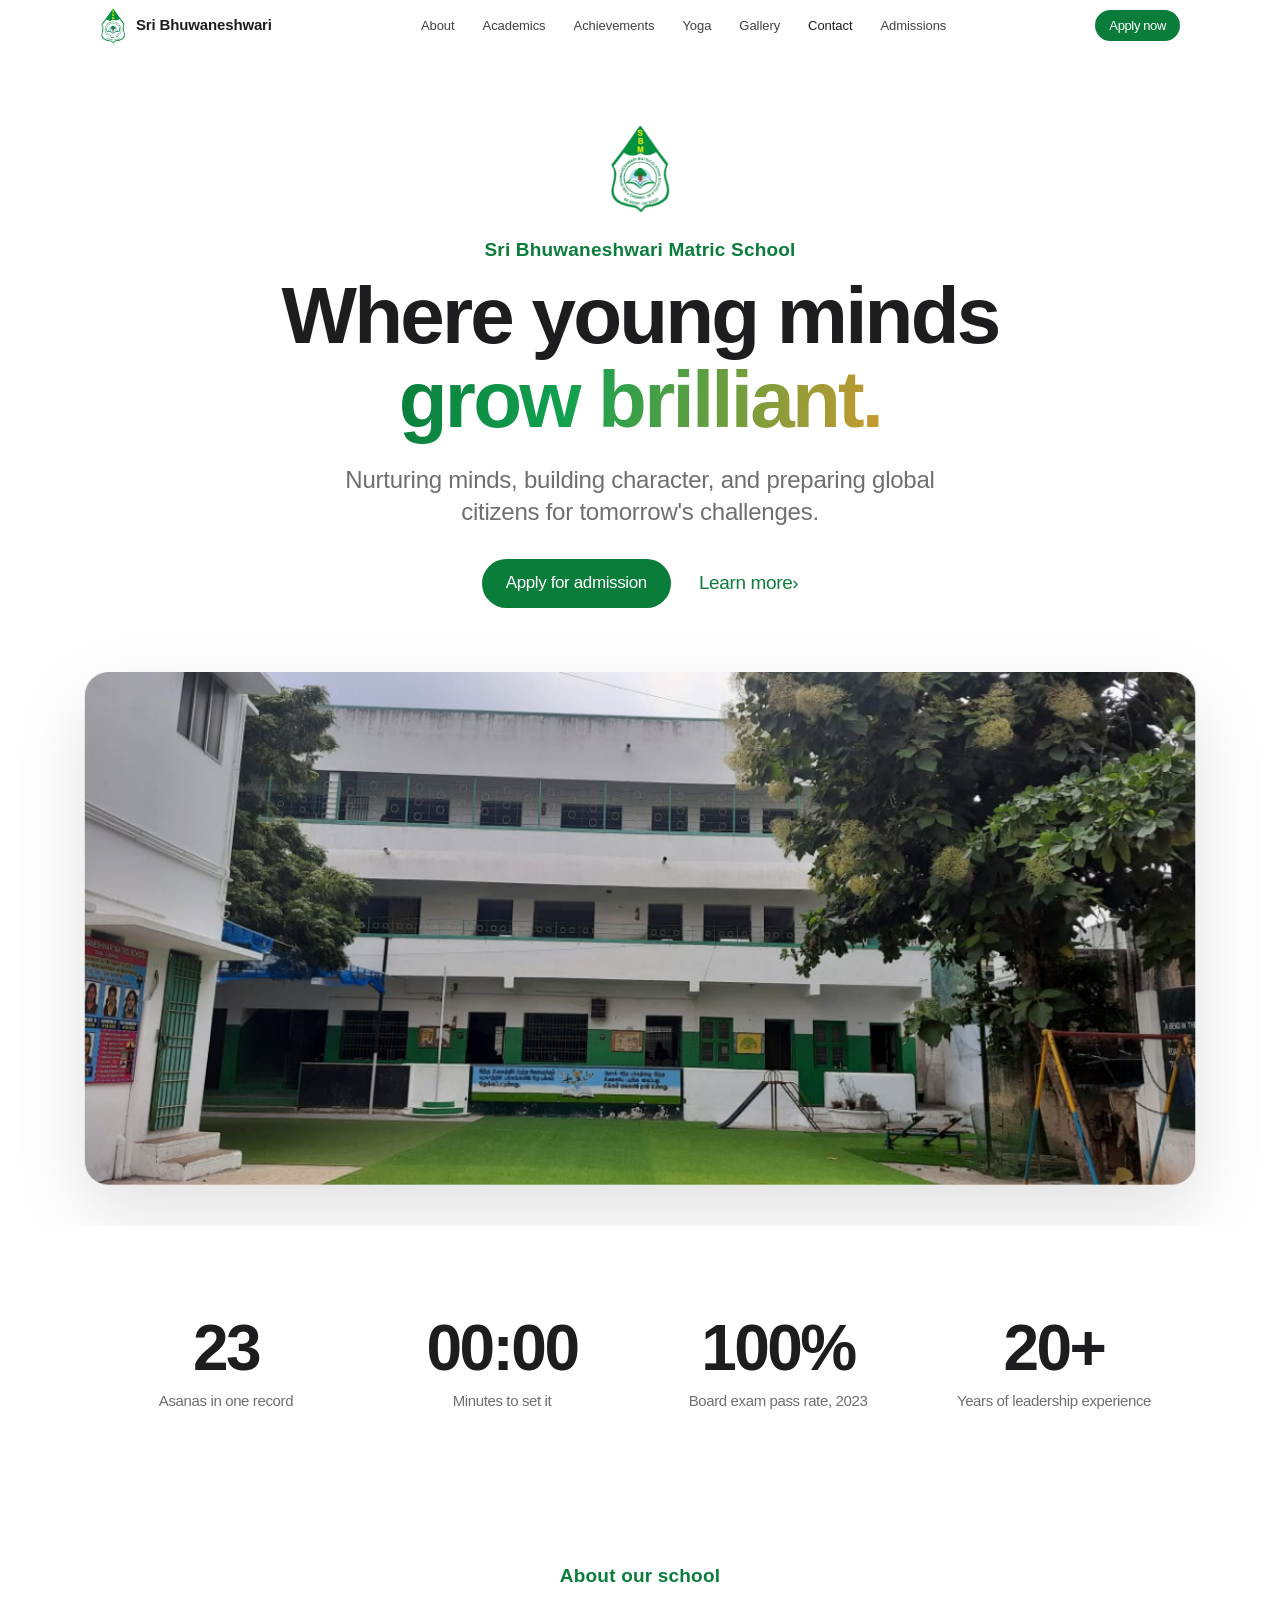
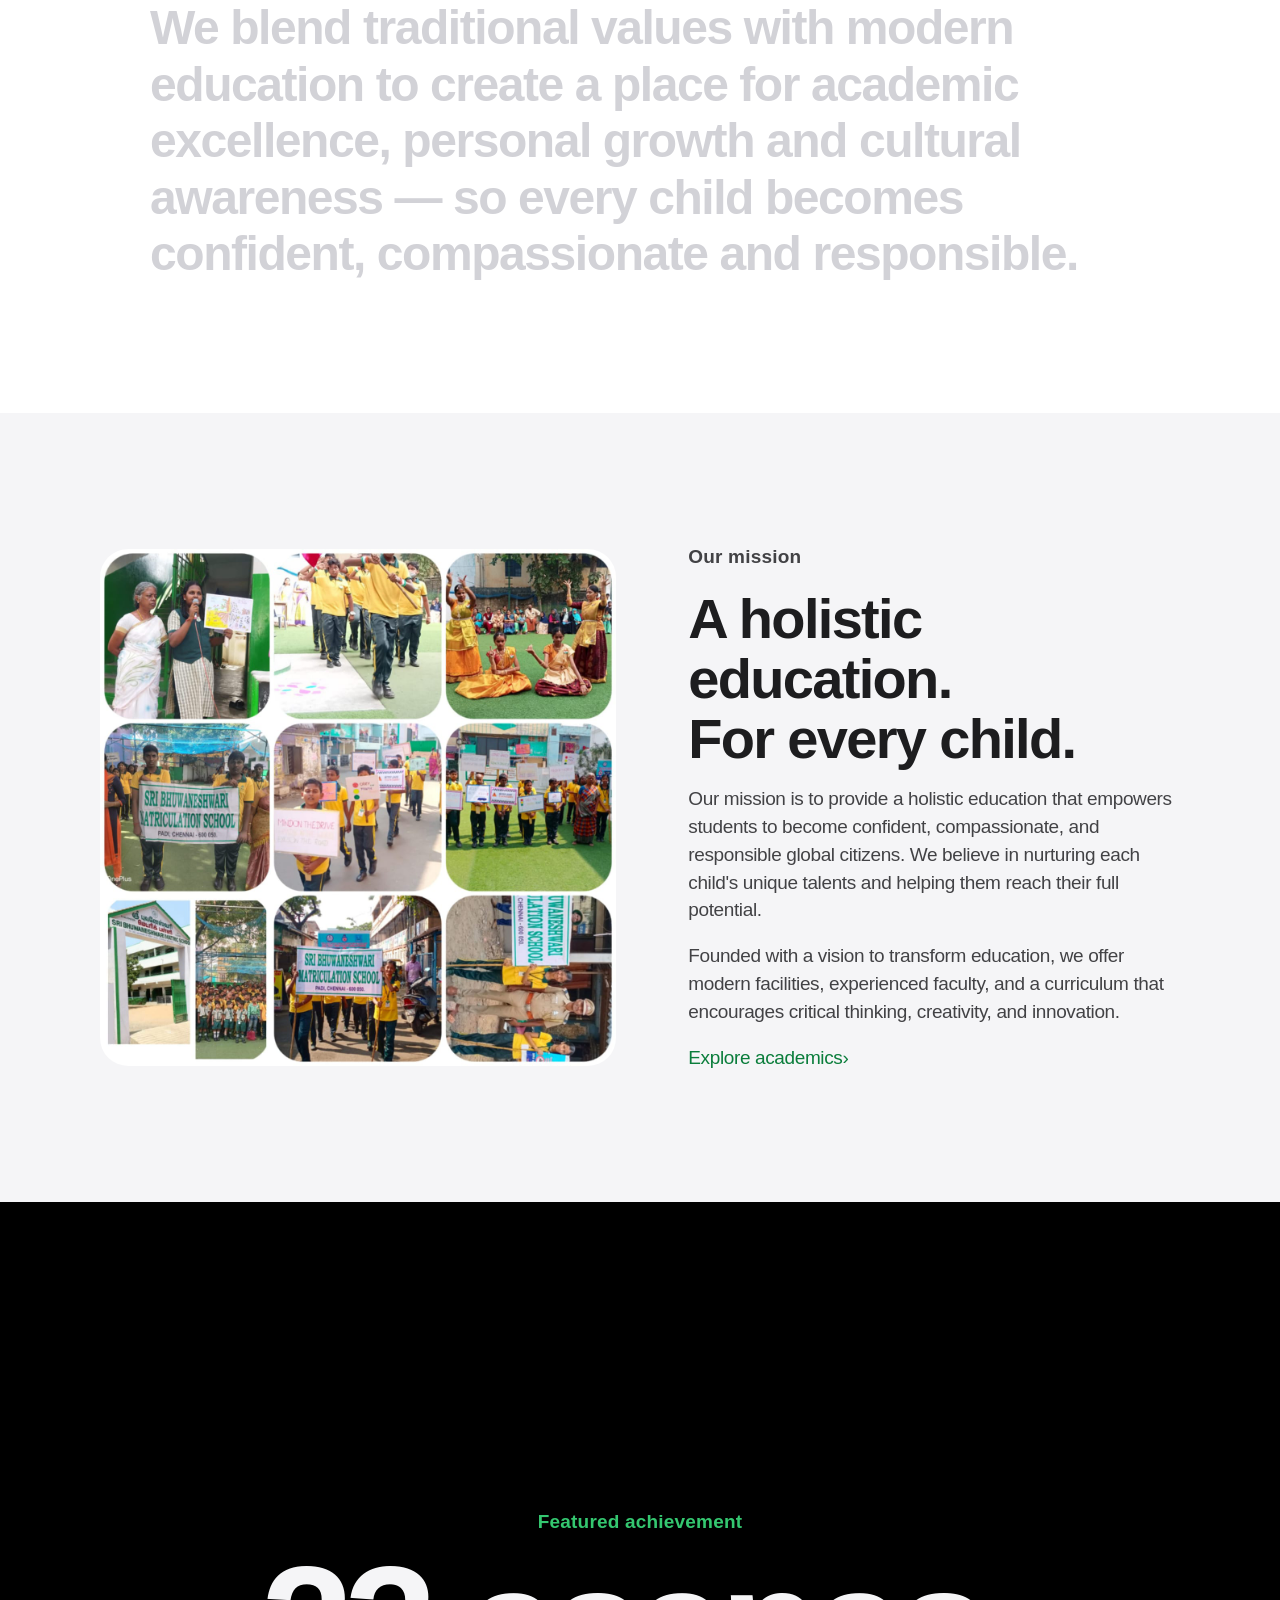
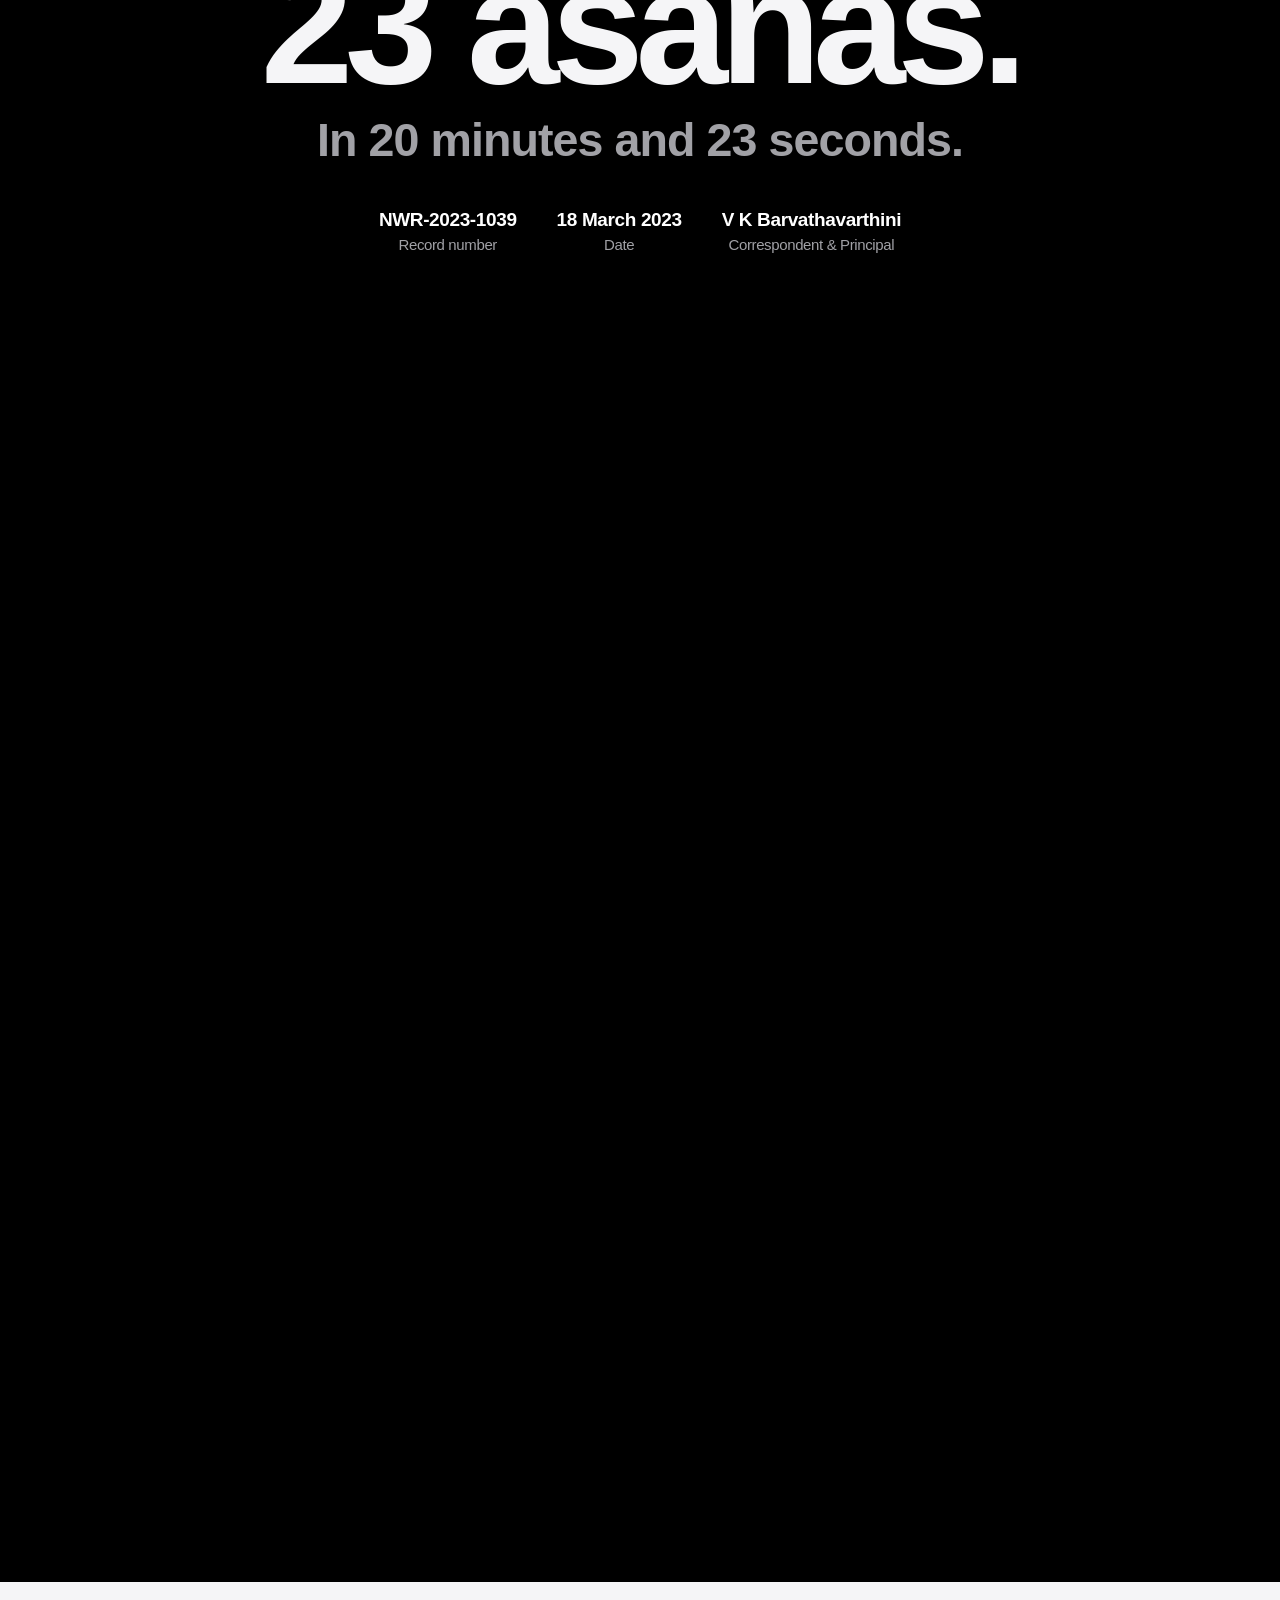
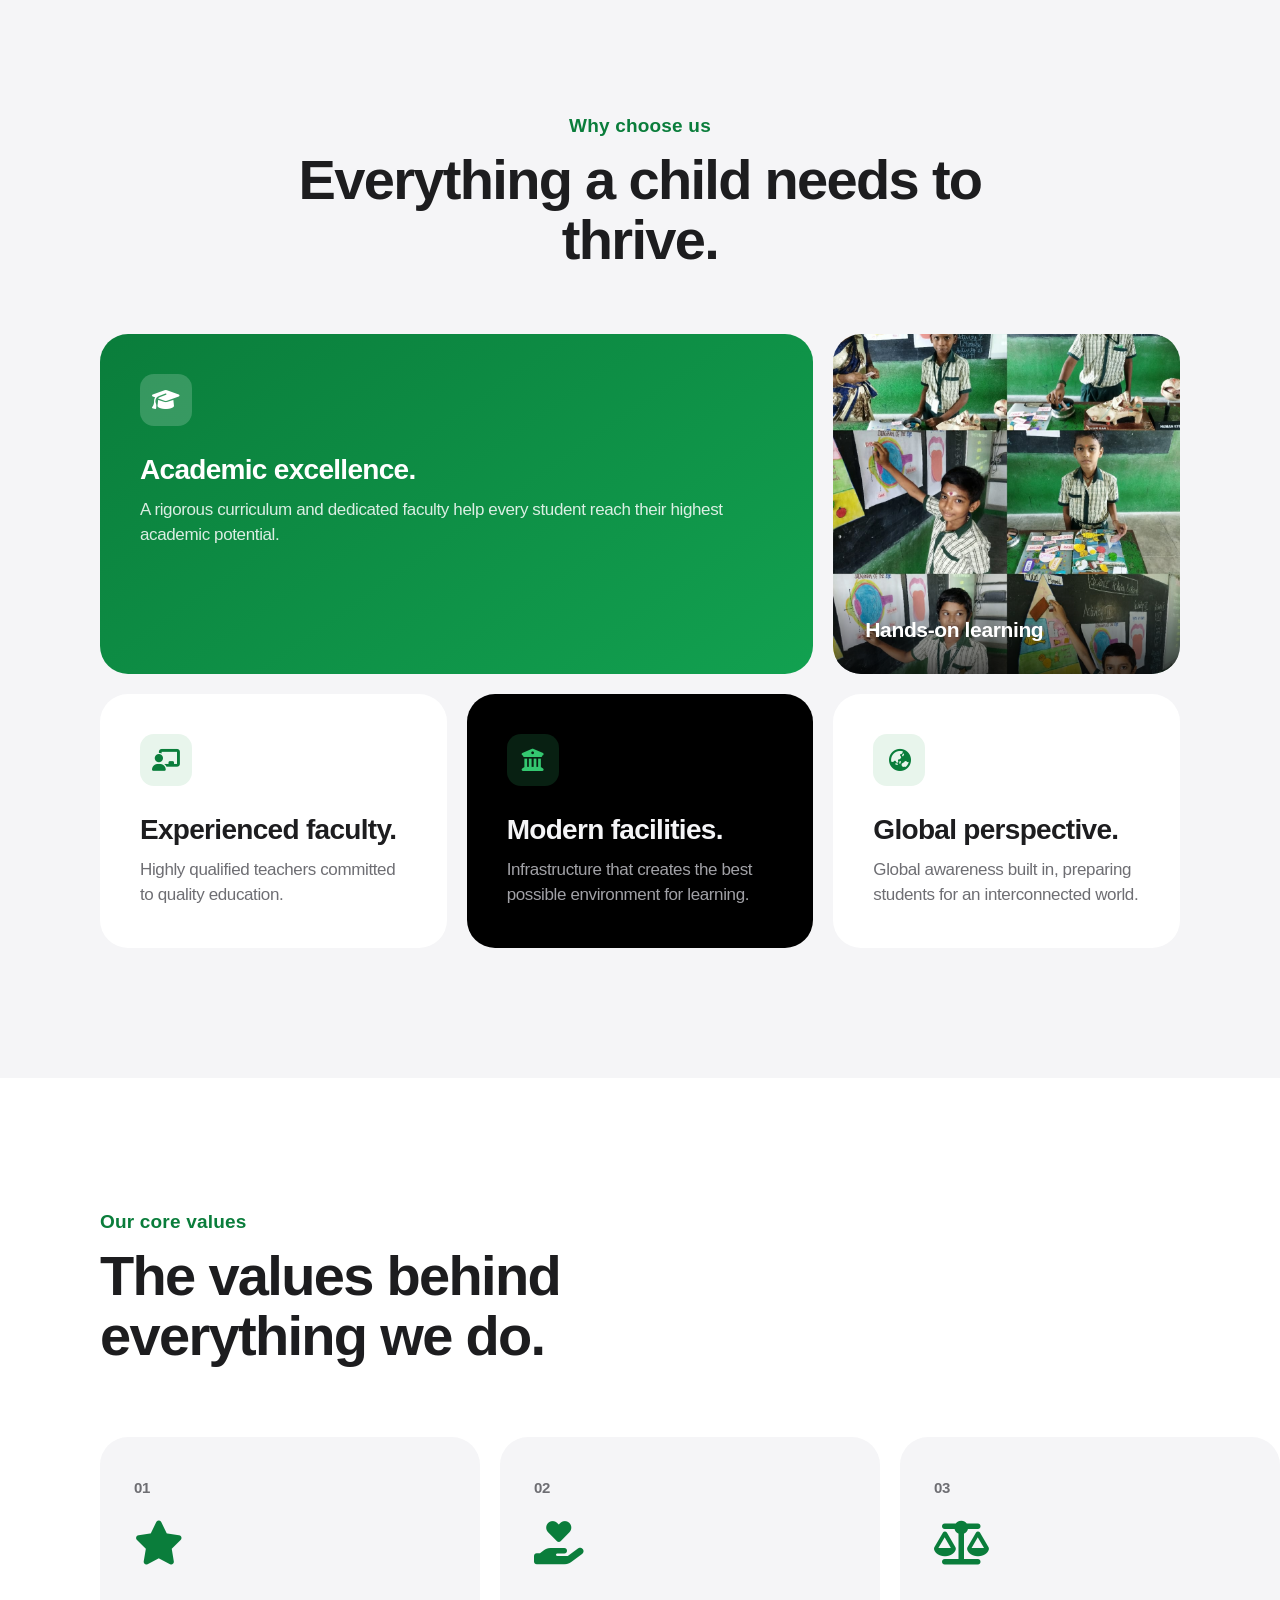
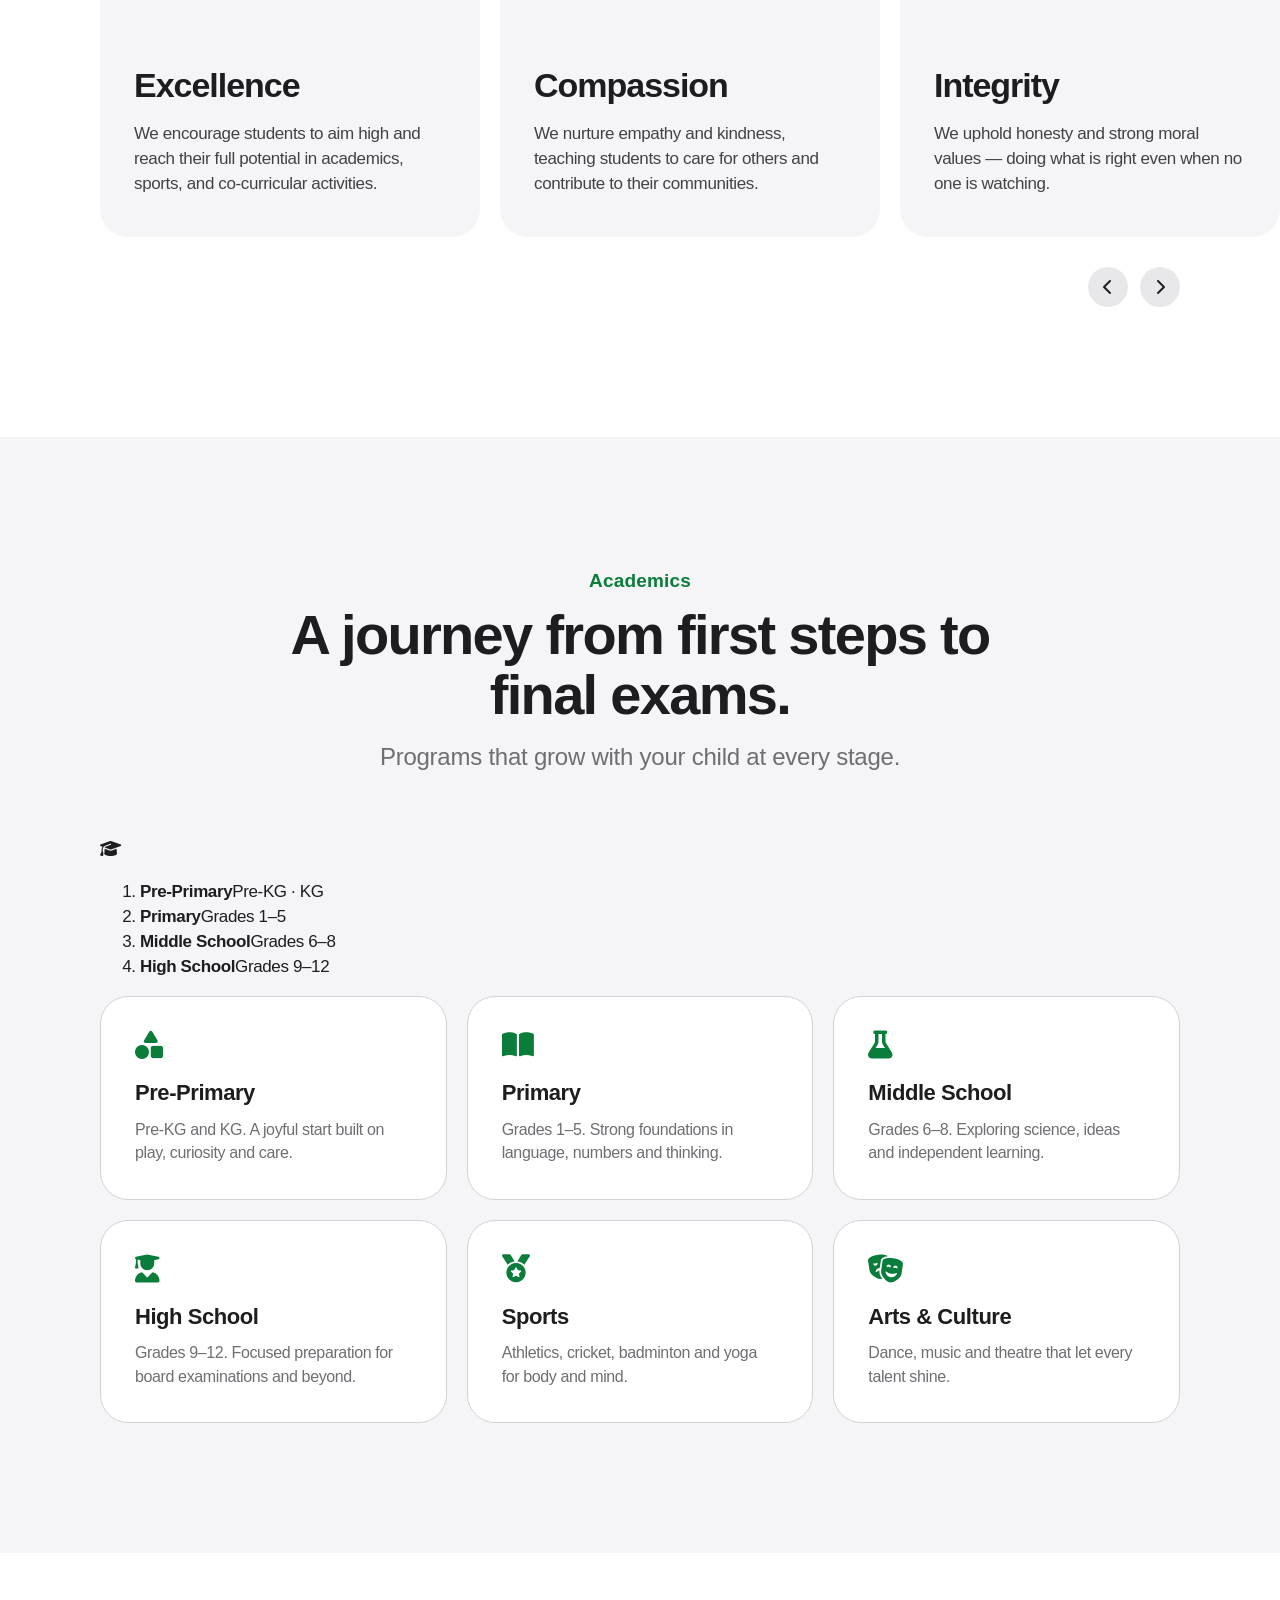
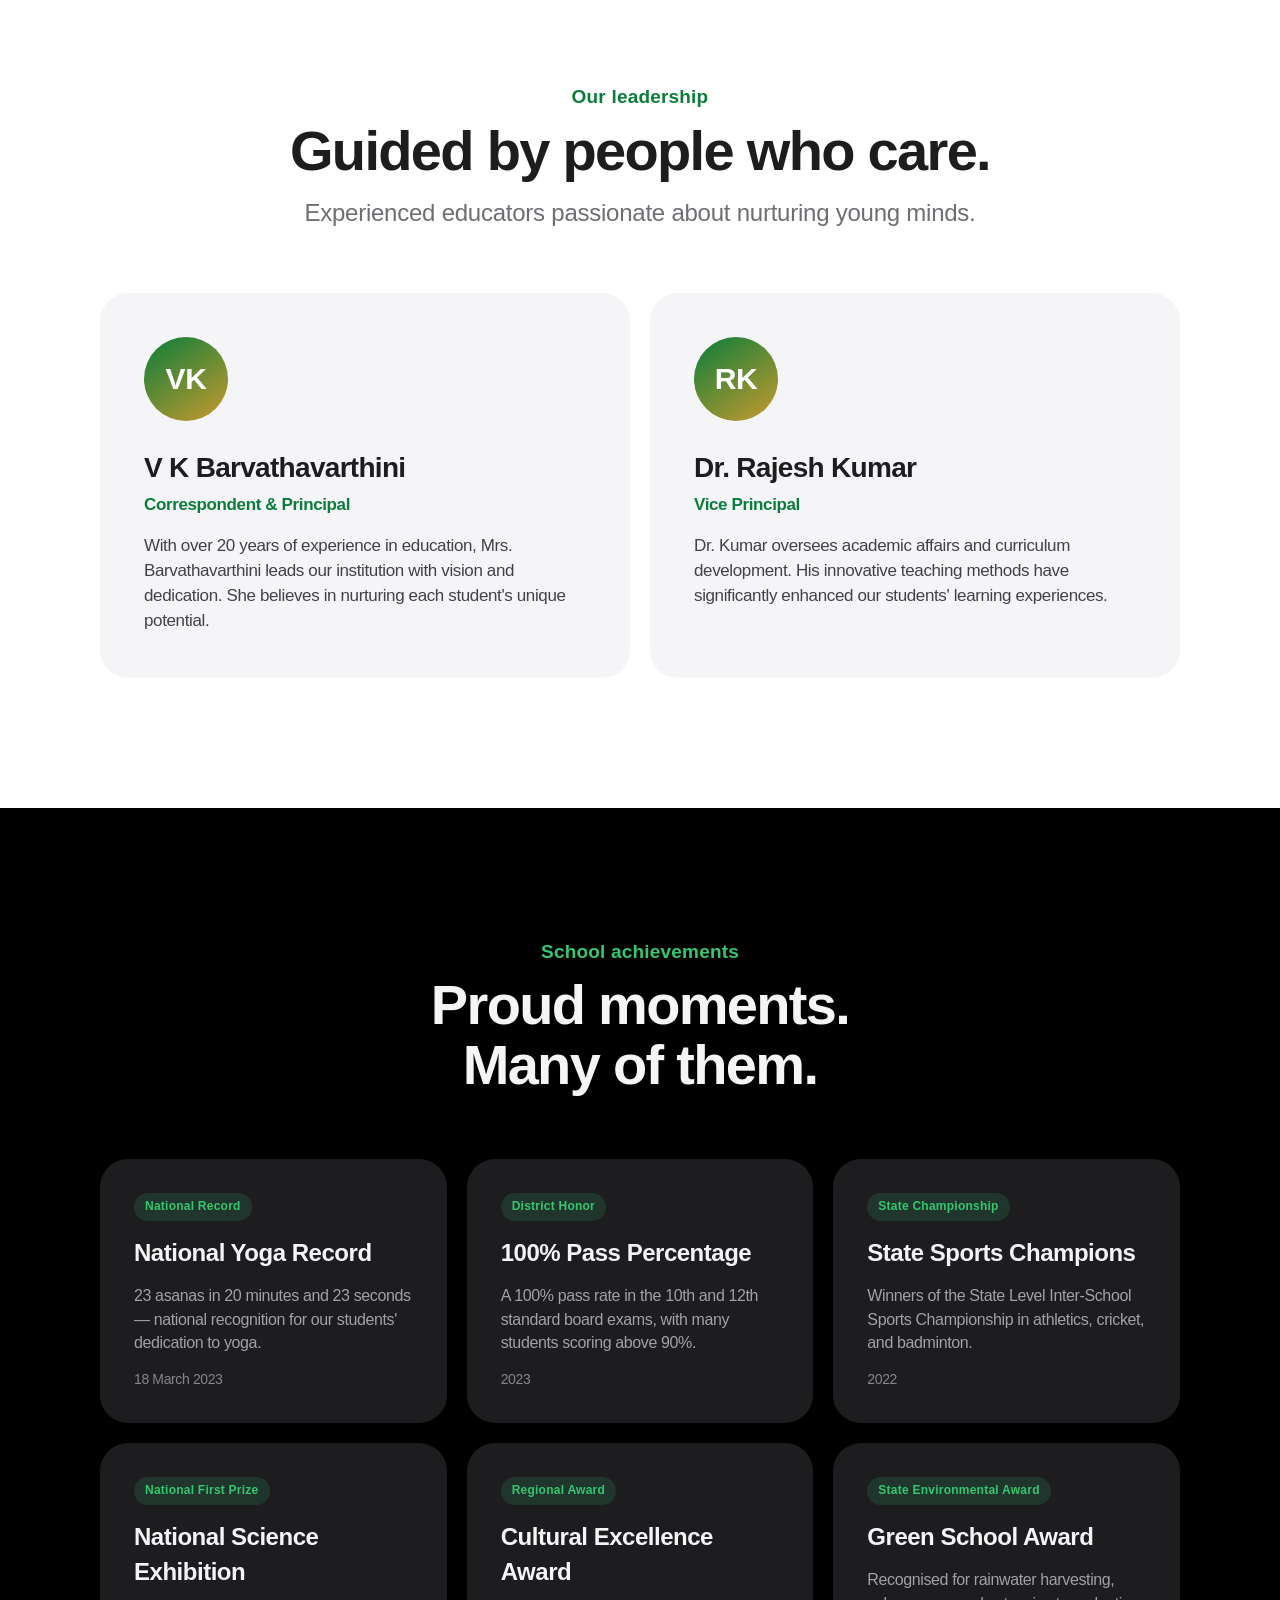
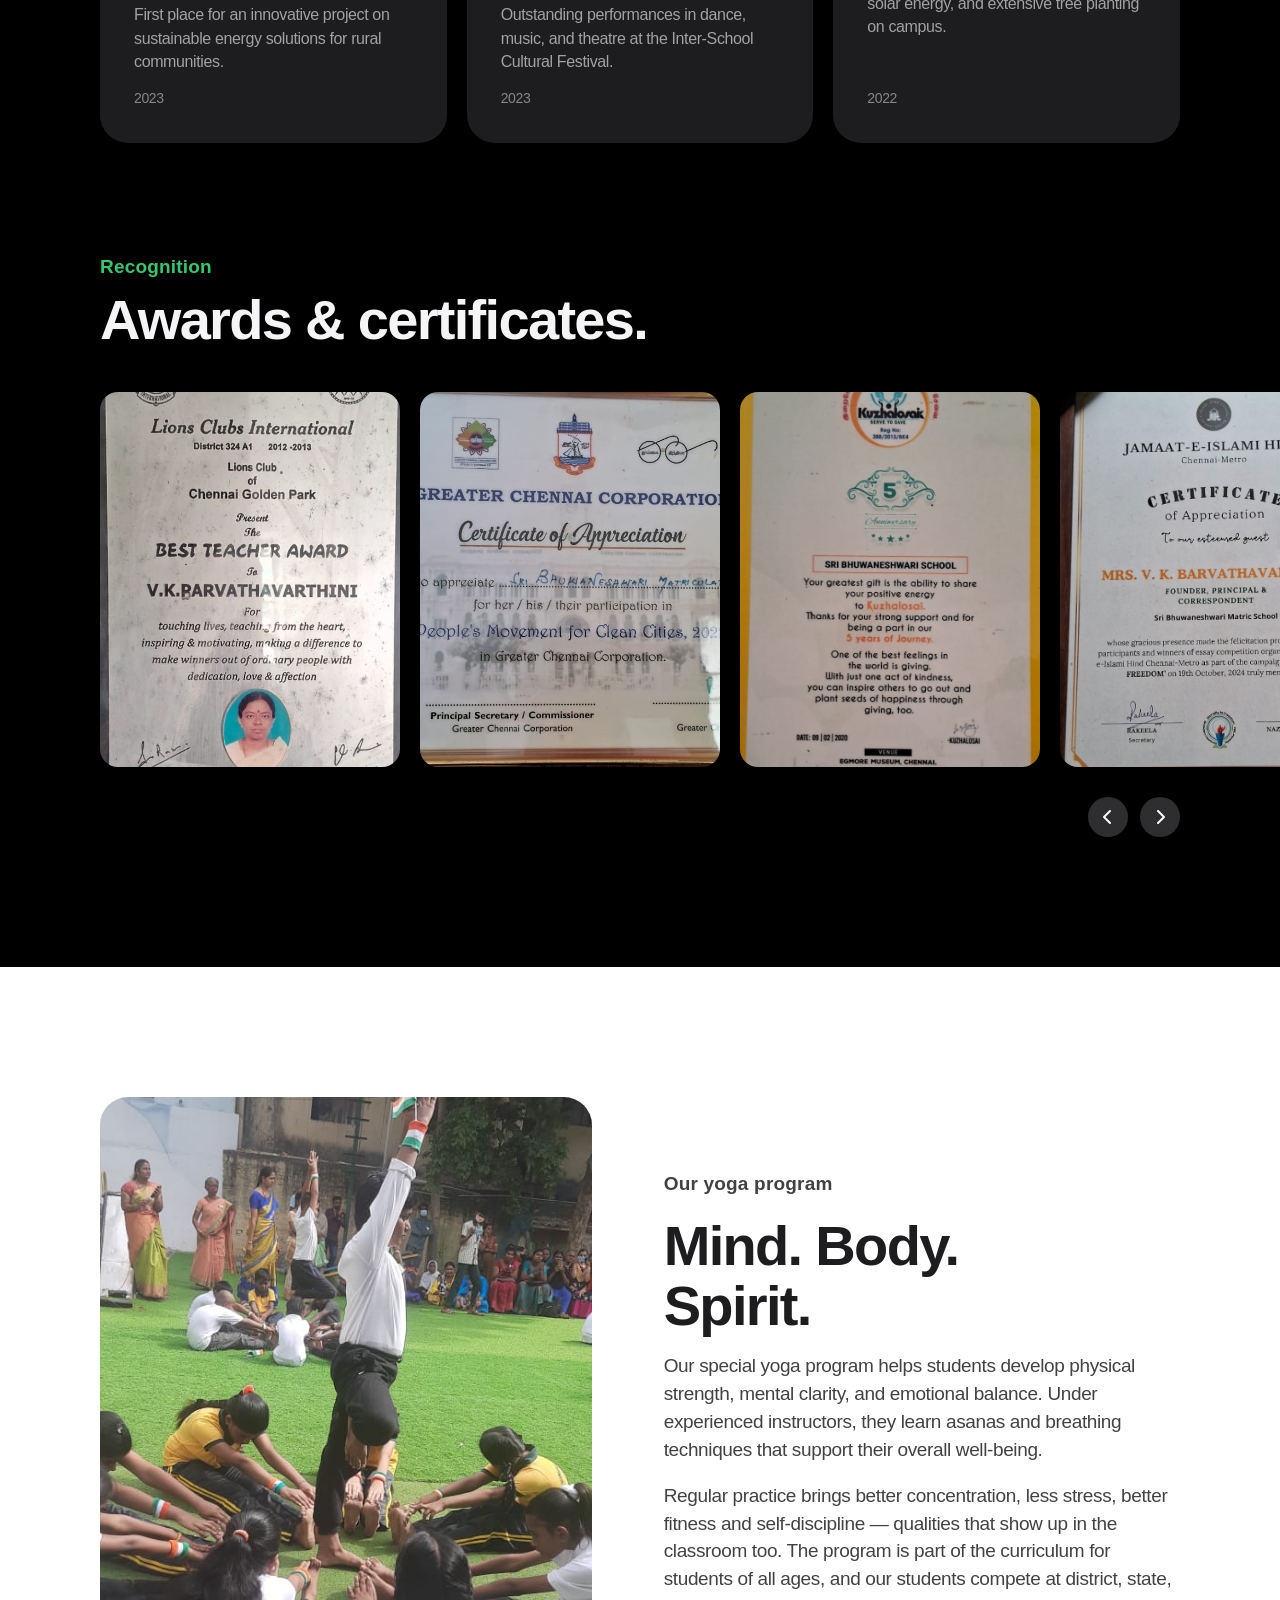
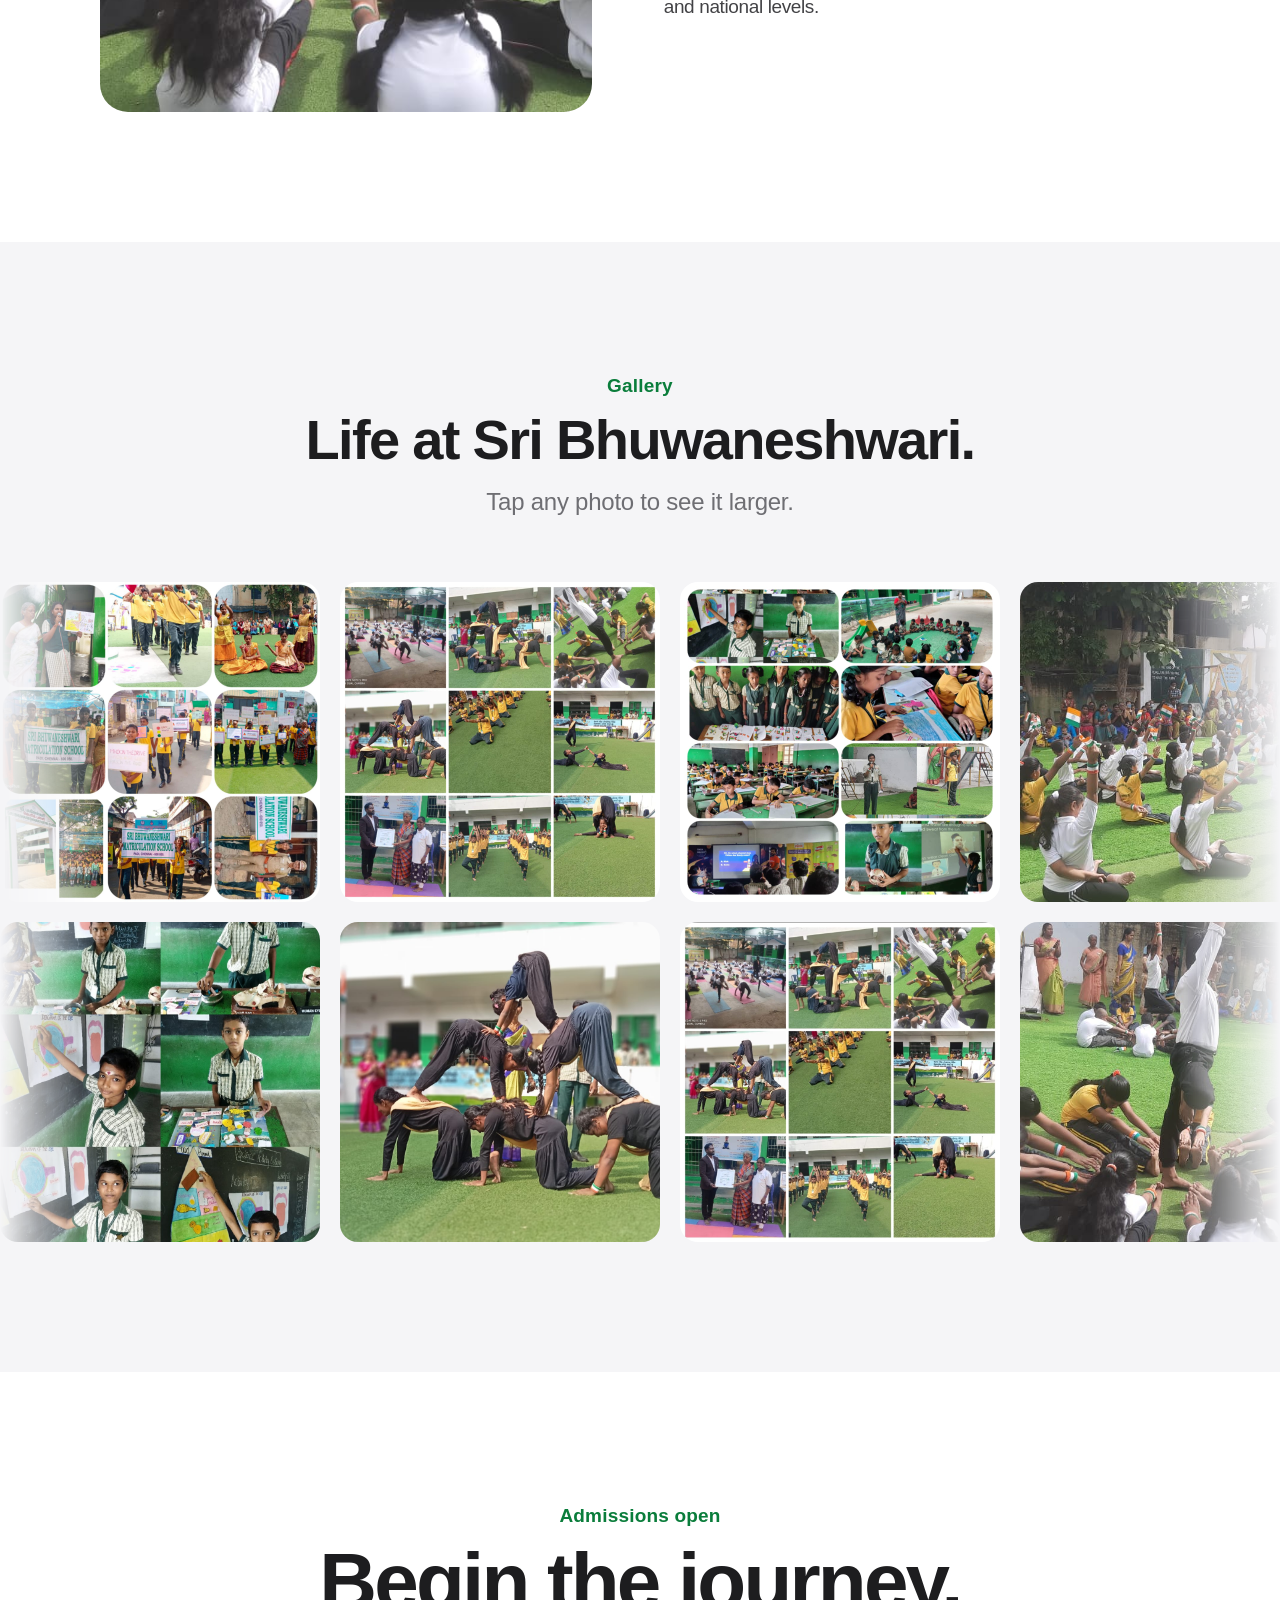
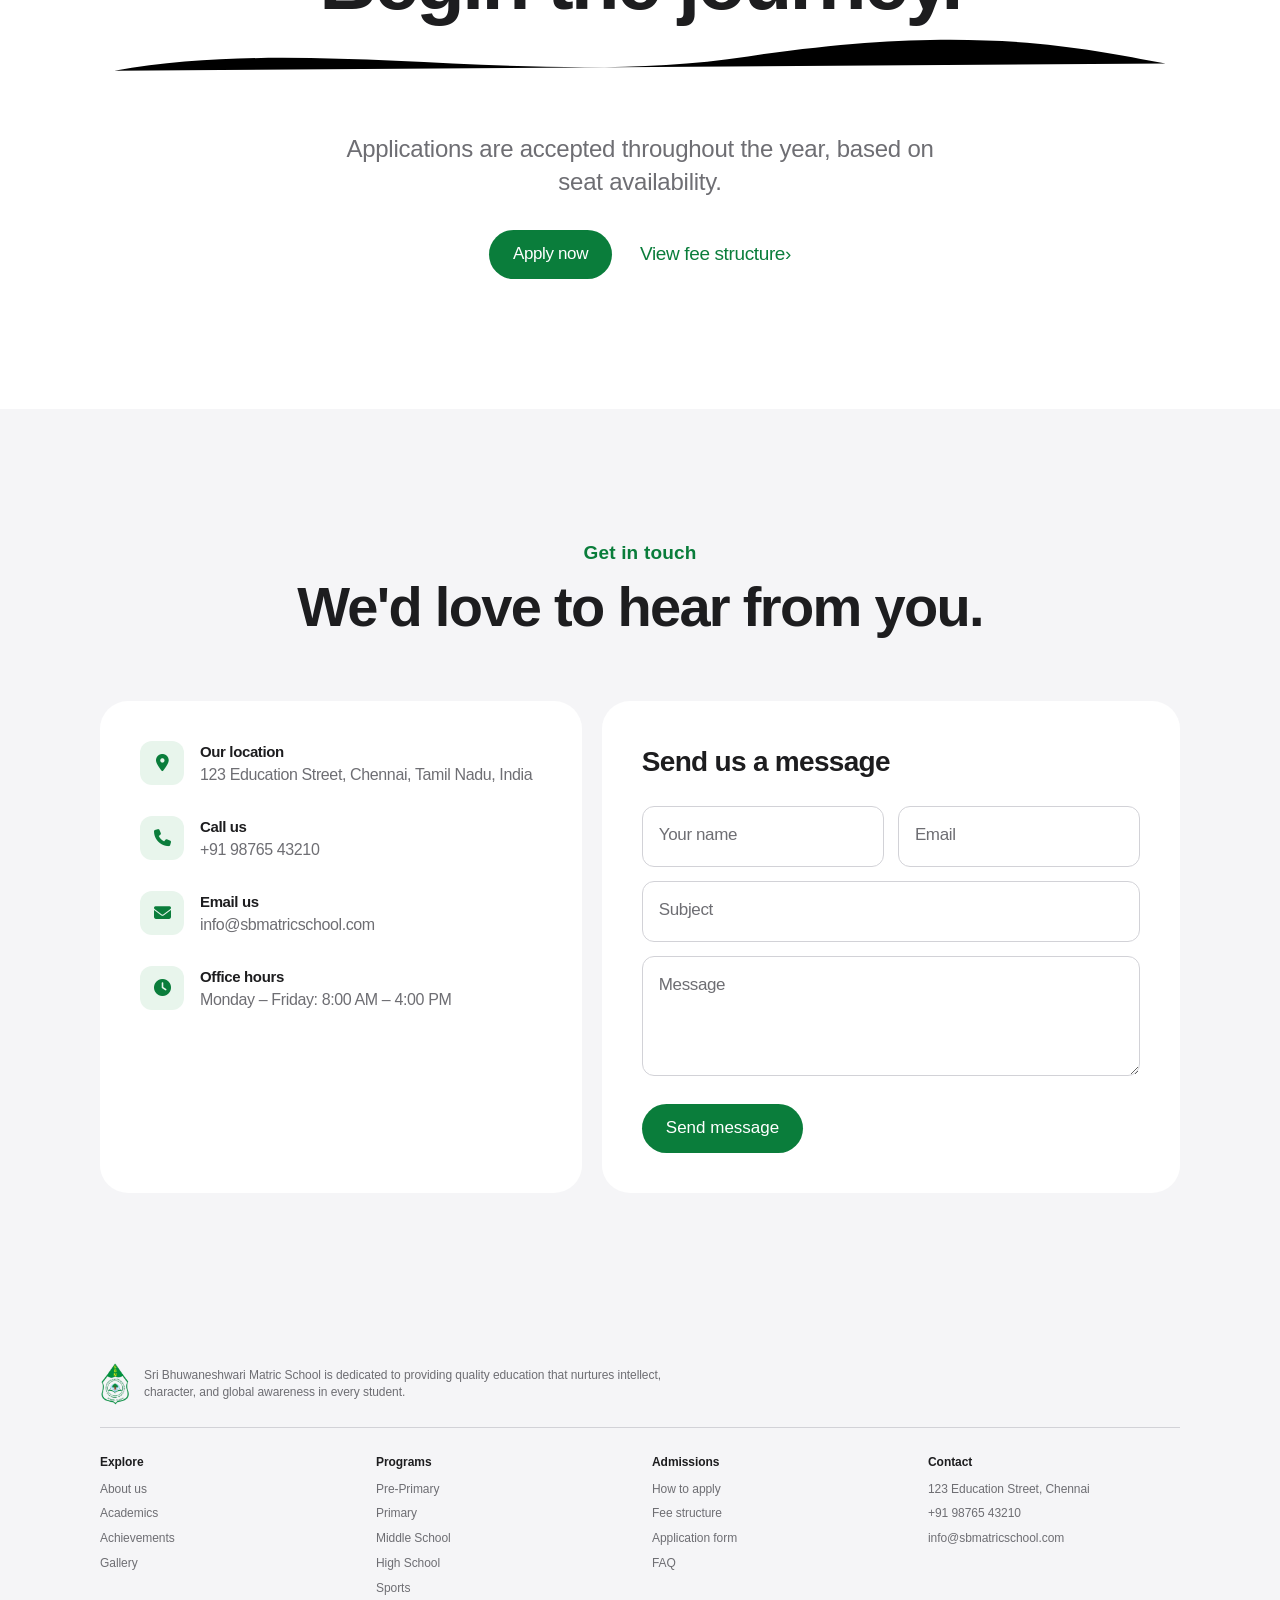
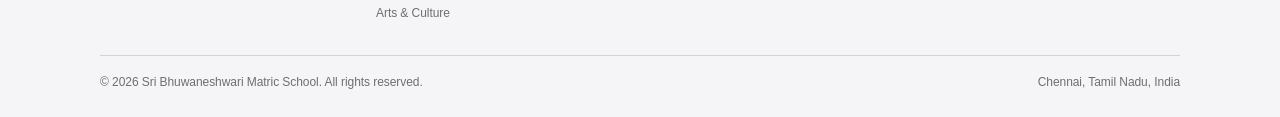
==== commit f60cadbb: "Update index.html" ====
--- a/public/index.html
+++ b/public/index.html
@@ -34,10 +34,11 @@
   <main>
     <!-- Hero -->
     <section class="hero" id="home">
+      <div class="hero-field" aria-hidden="true"></div>
       <div class="wrap intro">
         <img class="logo-mark" src="assets/images/school_bgm.png" alt="Sri Bhuwaneshwari Matric School logo">
         <p class="eyebrow">Sri Bhuwaneshwari Matric School</p>
-        <h1 class="headline">Where young minds<br><span class="gradient-text">grow brilliant.</span></h1>
+        <h1 class="headline">Where young minds<br><span class="rotator" data-words="grow brilliant.|think boldly.|stand tall.|shine bright."><span class="gradient-text">grow brilliant.</span></span></h1>
         <p class="subtitle">Nurturing minds, building character, and preparing global citizens for tomorrow's challenges.</p>
         <div class="cta-row" style="justify-content:center">
           <a class="btn btn-primary" href="admission.html">Apply for admission</a>
@@ -52,7 +53,7 @@
     <!-- Stats -->
     <div class="wrap stats stagger">
       <div><div class="stat-num" data-count="23">0</div><div class="stat-label">Asanas in one record</div></div>
-      <div><div class="stat-num">20:23</div><div class="stat-label">Minutes to set it</div></div>
+      <div><div class="stat-num" data-timer="1223">00:00</div><div class="stat-label">Minutes to set it</div></div>
       <div><div class="stat-num" data-count="100" data-suffix="%">0</div><div class="stat-label">Board exam pass rate, 2023</div></div>
       <div><div class="stat-num" data-count="20" data-suffix="+">0</div><div class="stat-label">Years of leadership experience</div></div>
     </div>
@@ -173,6 +174,15 @@
           <h2 class="title">A journey from first steps to final exams.</h2>
           <p class="subtitle">Programs that grow with your child at every stage.</p>
         </div>
+        <div class="journey reveal" aria-hidden="true">
+          <div class="journey-rail"><div class="journey-fill"></div><i class="fa-solid fa-graduation-cap journey-cap"></i></div>
+          <ol class="journey-stops">
+            <li><b>Pre-Primary</b><span>Pre-KG · KG</span></li>
+            <li><b>Primary</b><span>Grades 1–5</span></li>
+            <li><b>Middle School</b><span>Grades 6–8</span></li>
+            <li><b>High School</b><span>Grades 9–12</span></li>
+          </ol>
+        </div>
         <div class="programs stagger">
           <div class="program"><i class="fa-solid fa-shapes"></i><h3>Pre-Primary</h3><p>Pre-KG and KG. A joyful start built on play, curiosity and care.</p></div>
           <div class="program"><i class="fa-solid fa-book-open"></i><h3>Primary</h3><p>Grades 1–5. Strong foundations in language, numbers and thinking.</p></div>
@@ -249,7 +259,7 @@
     <!-- Yoga program -->
     <section class="section" id="yoga">
       <div class="wrap split reverse">
-        <div class="split-media reveal-scale"><img src="assets/images/y3.jpg" alt="Students performing yoga" loading="lazy" style="aspect-ratio:4/5"></div>
+        <div class="breath reveal-scale"><div class="split-media"><img src="assets/images/y3.jpg" alt="Students performing yoga" loading="lazy" style="aspect-ratio:4/5"></div></div>
         <div class="reveal">
           <p class="eyebrow">Our yoga program</p>
           <h2 class="title">Mind. Body.<br>Spirit.</h2>
@@ -300,7 +310,7 @@
     <section class="section center">
       <div class="wrap reveal">
         <p class="eyebrow">Admissions open</p>
-        <h2 class="headline">Begin the journey.</h2>
+        <h2 class="headline">Begin the <span class="scribble">journey.<svg viewBox="0 0 300 20" preserveAspectRatio="none" aria-hidden="true"><path pathLength="1" d="M4 13 C 60 3, 120 18, 180 9 S 270 6, 296 11"/></svg></span></h2>
         <p class="subtitle" style="max-width:620px;margin:22px auto 32px">Applications are accepted throughout the year, based on seat availability.</p>
         <div class="cta-row">
           <a class="btn btn-primary" href="admission.html">Apply now</a>
